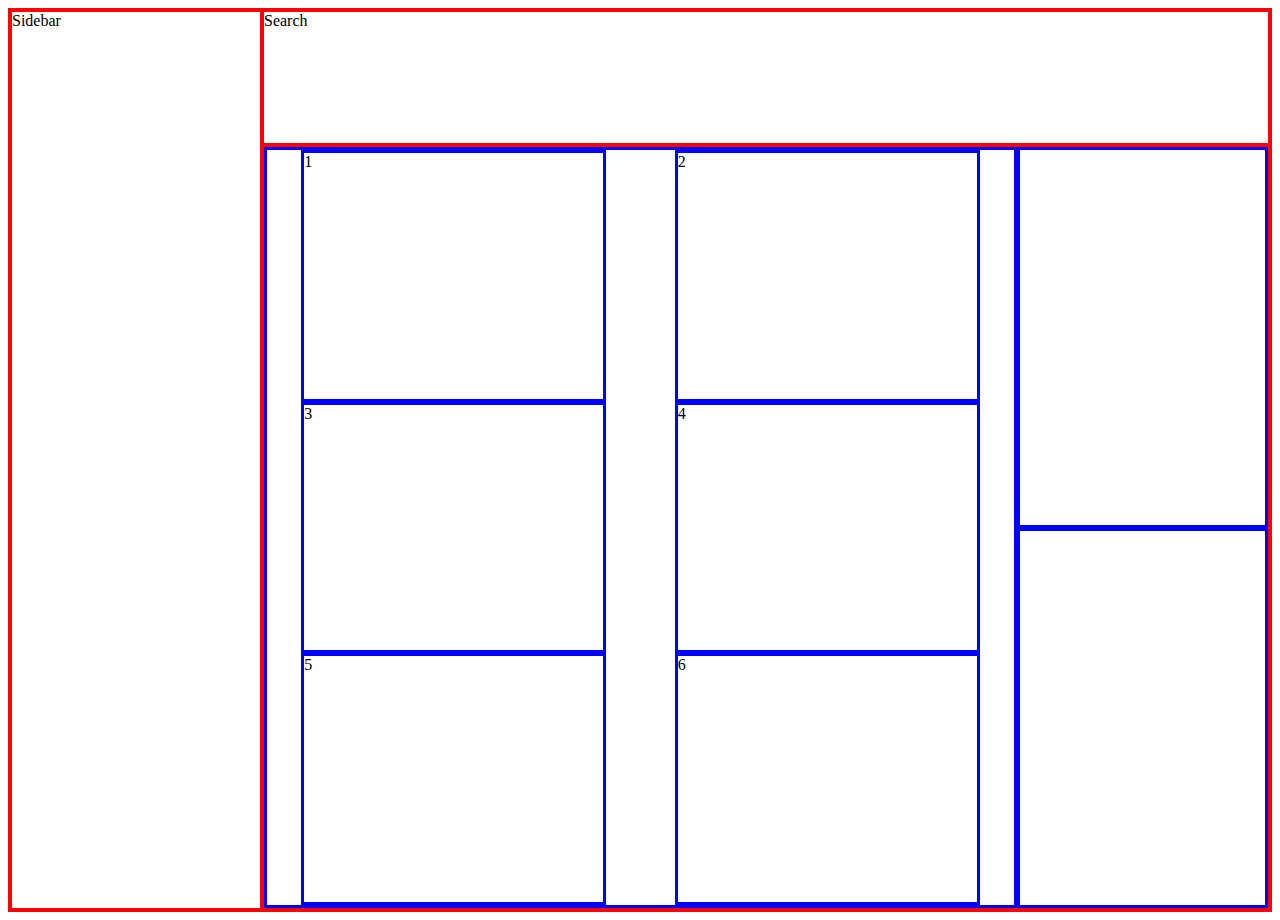
==== index.html @ 1671430a "changed name" ====
<!DOCTYPE html>
<html lang="en">
<head>
    <meta charset="UTF-8">
    <meta name="viewport" content="width=device-width, initial-scale=1.0">
    <title>Dashboard</title>
    <link rel="stylesheet" href="style.css">
</head>
<body>
    <div class="screen">
        <div class="sidebar">Sidebar</div>
        <div class="top">Search</div>
        <div class="dash">
            <div class="projects">
                <div class="card">1</div>
                <div class="card">2</div>
                <div class="card">3</div>
                <div class="card">4</div>
                <div class="card">5</div>
                <div class="card">6</div>
            </div>
            <div class="announcements"></div>
            <div class="trending"></div>
        </div>
    </div>
</body>
</html>
---- style.css ----
.screen {
    display:grid;
    grid-template: 15vh 85vh / min(400px, 20%) auto;
}

div {
    border: red 2px solid;
}

.sidebar {
    grid-row: span 2;
}

.top {

}

.dash {
    display: grid;
    grid-template: 1fr 1fr / 3fr 1fr;
}

.dash div {
    border: 3px blue solid;
}

.projects {
    grid-row: span 2;
    display: flex;
    flex-wrap: wrap;
    justify-content: space-around;

}

.card {
    width: 40%;
}
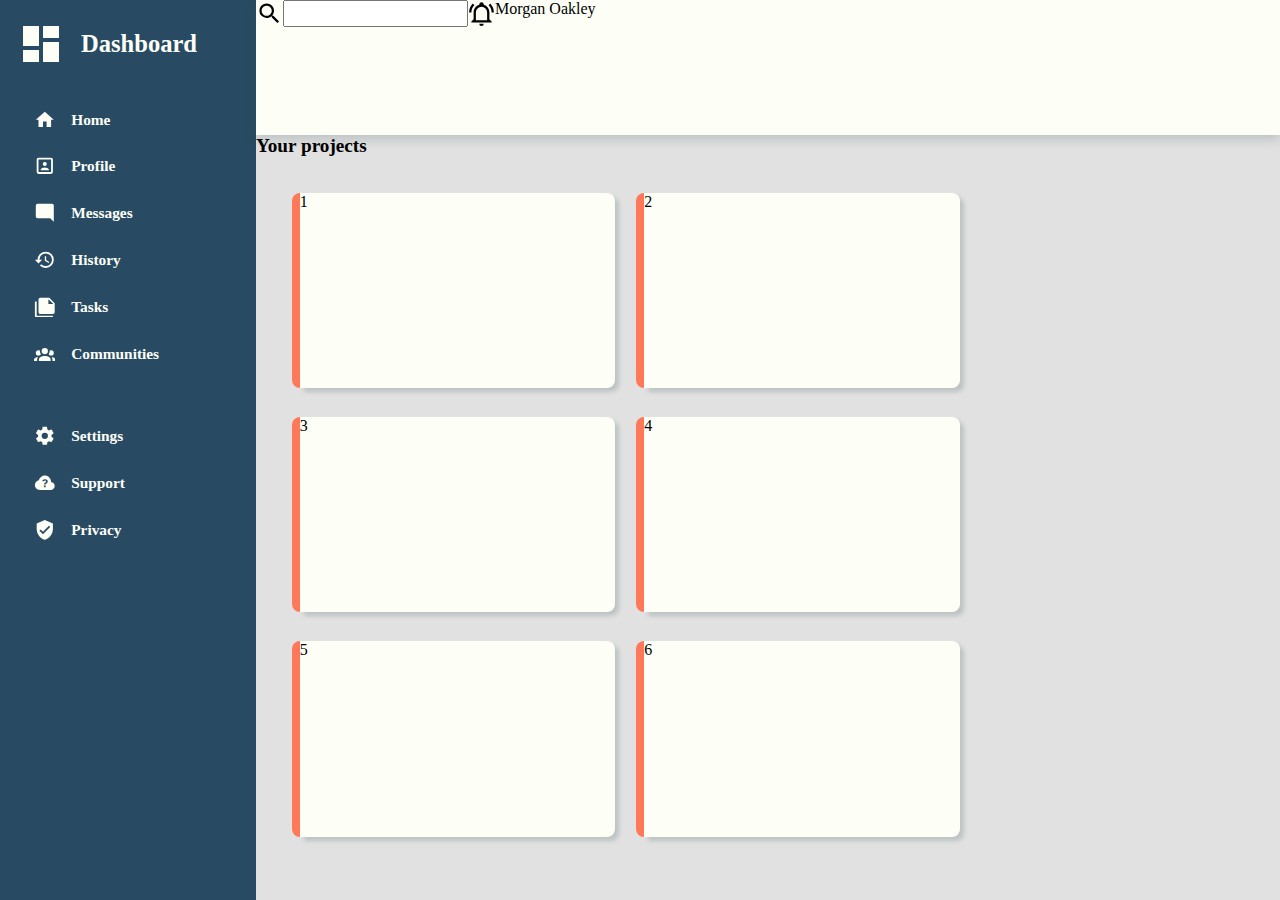
==== commit bdd55855: "updated sidebar navigation" ====
--- a/index.html
+++ b/index.html
@@ -7,20 +7,100 @@
     <link rel="stylesheet" href="style.css">
 </head>
 <body>
-    <div class="screen">
-        <div class="sidebar">Sidebar</div>
-        <div class="top">Search</div>
-        <div class="dash">
-            <div class="projects">
-                <div class="card">1</div>
-                <div class="card">2</div>
-                <div class="card">3</div>
-                <div class="card">4</div>
-                <div class="card">5</div>
-                <div class="card">6</div>
+    <div class="sidebar">
+        <div class="header">
+            <svg xmlns="http://www.w3.org/2000/svg" viewBox="0 0 24 24"><path d="M13,3V9H21V3M13,21H21V11H13M3,21H11V15H3M3,13H11V3H3V13Z" /></svg>
+            <div class="title">Dashboard</div>
+        </div>
+        <div class="nav">
+            <div class="navLink">
+                <svg xmlns="http://www.w3.org/2000/svg" viewBox="0 0 24 24"><path d="M10,20V14H14V20H19V12H22L12,3L2,12H5V20H10Z" /></svg>
+                <div class="navText">Home</div>
             </div>
-            <div class="announcements"></div>
-            <div class="trending"></div>
+            <div class="navLink">
+                <svg xmlns="http://www.w3.org/2000/svg" viewBox="0 0 24 24"><path d="M19,19H5V5H19M19,3H5A2,2 0 0,0 3,5V19A2,2 0 0,0 5,21H19A2,2 0 0,0 21,19V5C21,3.89 20.1,3 19,3M16.5,16.25C16.5,14.75 13.5,14 12,14C10.5,14 7.5,14.75 7.5,16.25V17H16.5M12,12.25A2.25,2.25 0 0,0 14.25,10A2.25,2.25 0 0,0 12,7.75A2.25,2.25 0 0,0 9.75,10A2.25,2.25 0 0,0 12,12.25Z" /></svg>
+                <div class="navText">Profile</div>
+            </div>
+            <div class="navLink">
+                <svg xmlns="http://www.w3.org/2000/svg" viewBox="0 0 24 24"><path d="M22,4C22,2.89 21.1,2 20,2H4A2,2 0 0,0 2,4V16A2,2 0 0,0 4,18H18L22,22V4Z" /></svg>
+                <div class="navText">Messages</div>
+            </div>
+            <div class="navLink">
+                <svg xmlns="http://www.w3.org/2000/svg" viewBox="0 0 24 24"><path d="M13.5,8H12V13L16.28,15.54L17,14.33L13.5,12.25V8M13,3A9,9 0 0,0 4,12H1L4.96,16.03L9,12H6A7,7 0 0,1 13,5A7,7 0 0,1 20,12A7,7 0 0,1 13,19C11.07,19 9.32,18.21 8.06,16.94L6.64,18.36C8.27,20 10.5,21 13,21A9,9 0 0,0 22,12A9,9 0 0,0 13,3" /></svg>
+                <div class="navText">History</div>
+            </div>
+            <div class="navLink">
+                <svg xmlns="http://www.w3.org/2000/svg" viewBox="0 0 24 24"><path d="M16,9H21.5L16,3.5V9M7,2H17L23,8V18A2,2 0 0,1 21,20H7C5.89,20 5,19.1 5,18V4A2,2 0 0,1 7,2M3,6V22H21V24H3A2,2 0 0,1 1,22V6H3Z" /></svg>
+                <div class="navText">Tasks</div>
+            </div>
+            <div class="navLink">
+                <svg xmlns="http://www.w3.org/2000/svg" viewBox="0 0 24 24"><path d="M12,5.5A3.5,3.5 0 0,1 15.5,9A3.5,3.5 0 0,1 12,12.5A3.5,3.5 0 0,1 8.5,9A3.5,3.5 0 0,1 12,5.5M5,8C5.56,8 6.08,8.15 6.53,8.42C6.38,9.85 6.8,11.27 7.66,12.38C7.16,13.34 6.16,14 5,14A3,3 0 0,1 2,11A3,3 0 0,1 5,8M19,8A3,3 0 0,1 22,11A3,3 0 0,1 19,14C17.84,14 16.84,13.34 16.34,12.38C17.2,11.27 17.62,9.85 17.47,8.42C17.92,8.15 18.44,8 19,8M5.5,18.25C5.5,16.18 8.41,14.5 12,14.5C15.59,14.5 18.5,16.18 18.5,18.25V20H5.5V18.25M0,20V18.5C0,17.11 1.89,15.94 4.45,15.6C3.86,16.28 3.5,17.22 3.5,18.25V20H0M24,20H20.5V18.25C20.5,17.22 20.14,16.28 19.55,15.6C22.11,15.94 24,17.11 24,18.5V20Z" /></svg>
+                <div class="navText">Communities</div>
+            </div>
+            <div class="spacer"></div>  
+            <div class="navLink">
+                <svg xmlns="http://www.w3.org/2000/svg" viewBox="0 0 24 24"><path d="M12,15.5A3.5,3.5 0 0,1 8.5,12A3.5,3.5 0 0,1 12,8.5A3.5,3.5 0 0,1 15.5,12A3.5,3.5 0 0,1 12,15.5M19.43,12.97C19.47,12.65 19.5,12.33 19.5,12C19.5,11.67 19.47,11.34 19.43,11L21.54,9.37C21.73,9.22 21.78,8.95 21.66,8.73L19.66,5.27C19.54,5.05 19.27,4.96 19.05,5.05L16.56,6.05C16.04,5.66 15.5,5.32 14.87,5.07L14.5,2.42C14.46,2.18 14.25,2 14,2H10C9.75,2 9.54,2.18 9.5,2.42L9.13,5.07C8.5,5.32 7.96,5.66 7.44,6.05L4.95,5.05C4.73,4.96 4.46,5.05 4.34,5.27L2.34,8.73C2.21,8.95 2.27,9.22 2.46,9.37L4.57,11C4.53,11.34 4.5,11.67 4.5,12C4.5,12.33 4.53,12.65 4.57,12.97L2.46,14.63C2.27,14.78 2.21,15.05 2.34,15.27L4.34,18.73C4.46,18.95 4.73,19.03 4.95,18.95L7.44,17.94C7.96,18.34 8.5,18.68 9.13,18.93L9.5,21.58C9.54,21.82 9.75,22 10,22H14C14.25,22 14.46,21.82 14.5,21.58L14.87,18.93C15.5,18.67 16.04,18.34 16.56,17.94L19.05,18.95C19.27,19.03 19.54,18.95 19.66,18.73L21.66,15.27C21.78,15.05 21.73,14.78 21.54,14.63L19.43,12.97Z" /></svg>
+                <div class="navText">Settings</div>
+            </div>
+            <div class="navLink">
+                <svg xmlns="http://www.w3.org/2000/svg" viewBox="0 0 24 24"><path d="M21.86 12.5C21.1 11.63 20.15 11.13 19 11C19 9.05 18.32 7.4 16.96 6.04C15.6 4.68 13.95 4 12 4C10.42 4 9 4.47 7.75 5.43S5.67 7.62 5.25 9.15C4 9.43 2.96 10.08 2.17 11.1S1 13.28 1 14.58C1 16.09 1.54 17.38 2.61 18.43C3.69 19.5 5 20 6.5 20H18.5C19.75 20 20.81 19.56 21.69 18.69C22.56 17.81 23 16.75 23 15.5C23 14.35 22.62 13.35 21.86 12.5M13 17H11V15H13V17M14.8 11.82C14.5 12.21 14.13 12.5 13.67 12.75C13.41 12.91 13.24 13.07 13.15 13.26C13.06 13.45 13 13.69 13 14H11C11 13.45 11.11 13.08 11.3 12.82C11.5 12.56 11.85 12.25 12.37 11.91C12.63 11.75 12.84 11.56 13 11.32C13.15 11.09 13.23 10.81 13.23 10.5C13.23 10.18 13.14 9.94 12.96 9.76C12.78 9.56 12.5 9.47 12.2 9.47C11.93 9.47 11.71 9.55 11.5 9.7C11.35 9.85 11.25 10.08 11.25 10.39H9.28C9.23 9.64 9.5 9 10.06 8.59C10.6 8.2 11.31 8 12.2 8C13.14 8 13.89 8.23 14.43 8.68S15.24 9.75 15.24 10.5C15.24 11 15.09 11.41 14.8 11.82Z" /></svg>
+                <div class="navText">Support</div>
+            </div>
+            <div class="navLink">
+                <svg xmlns="http://www.w3.org/2000/svg" viewBox="0 0 24 24"><path d="M10,17L6,13L7.41,11.59L10,14.17L16.59,7.58L18,9M12,1L3,5V11C3,16.55 6.84,21.74 12,23C17.16,21.74 21,16.55 21,11V5L12,1Z" /></svg>
+                <div class="navText">Privacy</div>
+            </div>
+        </div>
+    </div>
+
+
+    <div class="top">
+        <div class="search">
+            <svg xmlns="http://www.w3.org/2000/svg" viewBox="0 0 24 24"><path d="M9.5,3A6.5,6.5 0 0,1 16,9.5C16,11.11 15.41,12.59 14.44,13.73L14.71,14H15.5L20.5,19L19,20.5L14,15.5V14.71L13.73,14.44C12.59,15.41 11.11,16 9.5,16A6.5,6.5 0 0,1 3,9.5A6.5,6.5 0 0,1 9.5,3M9.5,5C7,5 5,7 5,9.5C5,12 7,14 9.5,14C12,14 14,12 14,9.5C14,7 12,5 9.5,5Z" /></svg>
+            <input type="search" name="search" id="search">
+            <svg xmlns="http://www.w3.org/2000/svg" viewBox="0 0 24 24"><path d="M10,21H14A2,2 0 0,1 12,23A2,2 0 0,1 10,21M21,19V20H3V19L5,17V11C5,7.9 7.03,5.17 10,4.29C10,4.19 10,4.1 10,4A2,2 0 0,1 12,2A2,2 0 0,1 14,4C14,4.1 14,4.19 14,4.29C16.97,5.17 19,7.9 19,11V17L21,19M17,11A5,5 0 0,0 12,6A5,5 0 0,0 7,11V18H17V11M19.75,3.19L18.33,4.61C20.04,6.3 21,8.6 21,11H23C23,8.07 21.84,5.25 19.75,3.19M1,11H3C3,8.6 3.96,6.3 5.67,4.61L4.25,3.19C2.16,5.25 1,8.07 1,11Z" /></svg>
+            <div class="profile"></div>
+            <div class="user">Morgan Oakley</div>
+        </div>
+        <div class="bottom">
+
+        </div>
+    </div>
+
+
+    <div class="dash">
+        <div class="projects">
+            <div class="subtitle">Your projects</div>
+            <div class="container">
+                <div class="card">
+                    <div class="card2">
+                        <div>
+                            1
+                        </div>
+                    </div>
+                </div>
+                <div class="card">
+                    <div class="card2">2</div>
+                </div>
+                <div class="card">
+                    <div class="card2">3</div>
+                </div>
+                <div class="card">
+                    <div class="card2">4</div>
+                </div>
+                <div class="card">
+                    <div class="card2">5</div>
+                </div>
+                <div class="card">
+                    <div class="card2">6</div>
+                </div> 
+            </div>    
+        </div>
+        <div class="announcements">
+
+        </div>
+        <div class="trending">
+            
         </div>
     </div>
 </body>
--- a/style.css
+++ b/style.css
@@ -1,37 +1,131 @@
-.screen {
+body {
+    margin: 0;
+    background-color: #FDFFF7;
+    font-family: Roboto, Georgia, 'Times New Roman', Times, serif;
     display:grid;
     grid-template: 15vh 85vh / min(400px, 20%) auto;
 }
 
-div {
-    border: red 2px solid;
+/*top and search bar*/
+.top {
+    box-shadow: 0px 5px 10px rgba(47, 79, 79, 0.2);
+    z-index: 10;
+}
+
+.top .search {
+    display: flex;
+    flex-direction: row;
+}
+
+.top svg {
+    height: 3vh;
+}
+
+/*sidebar*/
+.header {
+    padding: 8px;
+    display: flex;
+    line-height: 8vh;
+}
+
+.header svg {
+    width: min(20%, 50px);
+    padding-left: 1vh;
+}
+
+.header .title {
+    font-size: 1.6em;
+    height: 8vh;
+    vertical-align: middle;
 }
 
 .sidebar {
     grid-row: span 2;
+    background-color: #284B63;
+    color: #FDFFF7;
+    font-size: 1.2vw;
+    font-weight: bold;
 }
 
-.top {
-
+.sidebar svg {
+    fill: #FDFFF7;
+    margin-right: 16px;
 }
 
-.dash {
-    display: grid;
-    grid-template: 1fr 1fr / 3fr 1fr;
+.nav {
+    padding: 8px;
 }
 
-.dash div {
-    border: 3px blue solid;
+.navLink {
+    display: flex;
+    padding: 1.4vh;
+    padding-left: 2vw;
+    line-height: 2.4vh;
+}
+
+.spacer {
+    height: 4vh;
+}
+
+.navLink svg {
+    height: 2.4vh;
+    flex-shrink: 0;
+}
+
+.navText {
+    height: 2.4vh;
+    vertical-align: middle;
+}
+
+/*dashboard (project cards)*/
+.dash {
+    background-color: rgb(226, 225, 225);
+    display: grid;
+    grid-template: 1fr 1fr / 2.5fr 1fr;
+    padding-bottom: 12vh;
+}
+
+.dash .subtitle {
+    font-size: 1.2em;
+    font-weight: bold;
 }
 
 .projects {
     grid-row: span 2;
-    display: flex;
-    flex-wrap: wrap;
-    justify-content: space-around;
+    height: 100%;
+}
+
+.container {
+    grid-row: span 2;
+    display: grid;
+    grid-template: repeat(3, 1fr) / repeat(2, 1fr);
+    gap: 16px;
+    margin: 4%;
+    height: inherit;
+}
+
+.card {
+    background-color: #FF785A;
+    min-width: 42%;
+    margin: 2%;
+    border-radius: 8px;
+    }
+
+.card2 {
+    background-color: #FDFFF7;
+    height: 100%;
+    width: 100%;
+    border-radius: 0 8px 8px 0;
+    position: relative;
+    left: 8px;
+    box-shadow: 4px 4px 4px rgba(47, 79, 79, 0.2);
 
 }
 
-.card {
-    width: 40%;
-}+.announcements {
+
+}
+
+.trending {
+    
+}
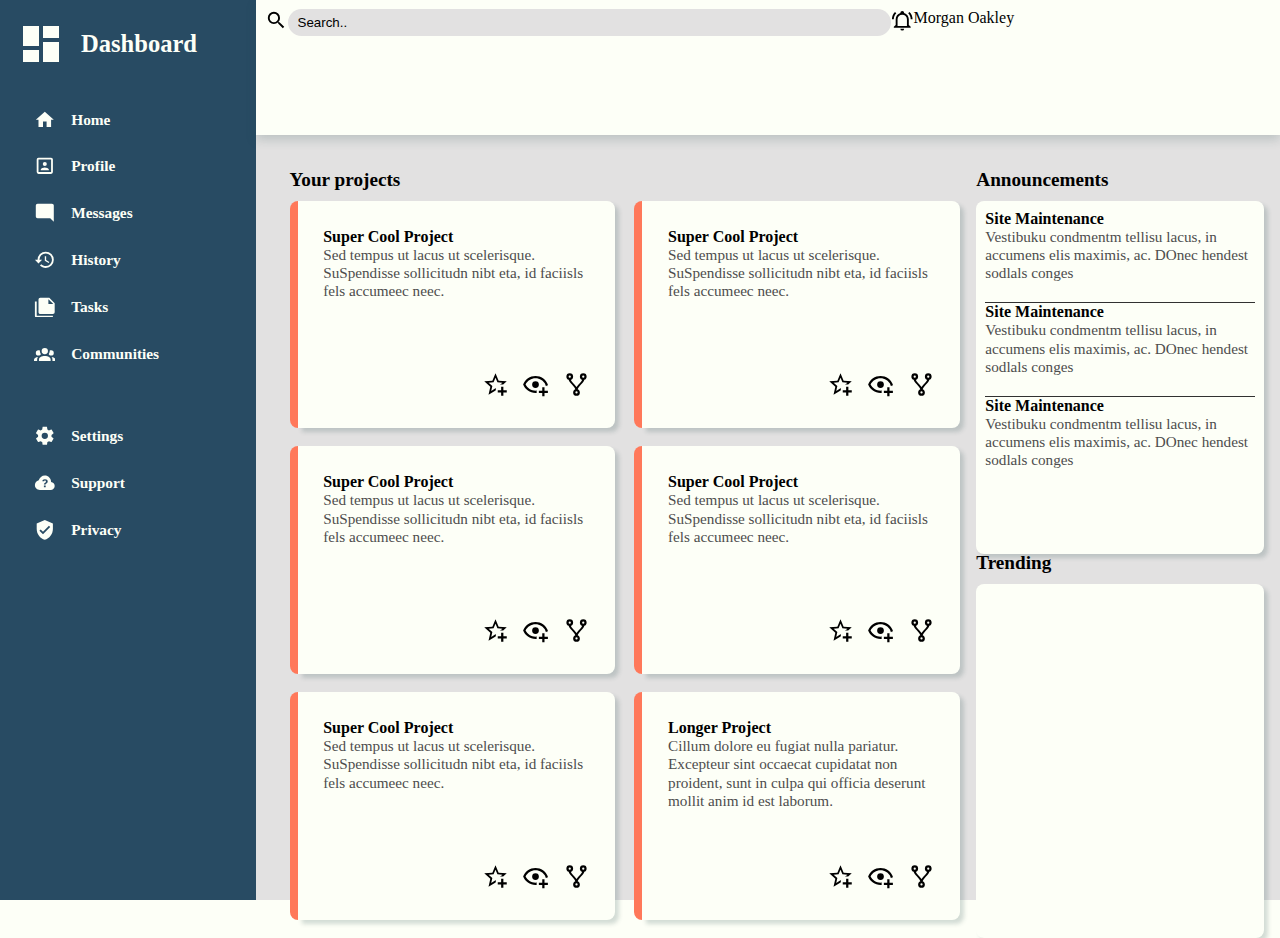
==== commit bb83d380: "adjusted dashboard, filled in with information" ====
--- a/index.html
+++ b/index.html
@@ -57,7 +57,7 @@
     <div class="top">
         <div class="search">
             <svg xmlns="http://www.w3.org/2000/svg" viewBox="0 0 24 24"><path d="M9.5,3A6.5,6.5 0 0,1 16,9.5C16,11.11 15.41,12.59 14.44,13.73L14.71,14H15.5L20.5,19L19,20.5L14,15.5V14.71L13.73,14.44C12.59,15.41 11.11,16 9.5,16A6.5,6.5 0 0,1 3,9.5A6.5,6.5 0 0,1 9.5,3M9.5,5C7,5 5,7 5,9.5C5,12 7,14 9.5,14C12,14 14,12 14,9.5C14,7 12,5 9.5,5Z" /></svg>
-            <input type="search" name="search" id="search">
+            <input type="search" name="search" id="search" value="Search..">
             <svg xmlns="http://www.w3.org/2000/svg" viewBox="0 0 24 24"><path d="M10,21H14A2,2 0 0,1 12,23A2,2 0 0,1 10,21M21,19V20H3V19L5,17V11C5,7.9 7.03,5.17 10,4.29C10,4.19 10,4.1 10,4A2,2 0 0,1 12,2A2,2 0 0,1 14,4C14,4.1 14,4.19 14,4.29C16.97,5.17 19,7.9 19,11V17L21,19M17,11A5,5 0 0,0 12,6A5,5 0 0,0 7,11V18H17V11M19.75,3.19L18.33,4.61C20.04,6.3 21,8.6 21,11H23C23,8.07 21.84,5.25 19.75,3.19M1,11H3C3,8.6 3.96,6.3 5.67,4.61L4.25,3.19C2.16,5.25 1,8.07 1,11Z" /></svg>
             <div class="profile"></div>
             <div class="user">Morgan Oakley</div>
@@ -69,38 +69,117 @@
 
 
     <div class="dash">
-        <div class="projects">
-            <div class="subtitle">Your projects</div>
-            <div class="container">
-                <div class="card">
-                    <div class="card2">
-                        <div>
-                            1
+        <div class="container left">
+            <div class="projects">
+                <div class="subtitle">Your projects</div>
+                <div class="projectContainer">
+                    <div class="card">
+                        <div class="card2">
+                            <div class="contents">
+                                <div class="cardTitle">Super Cool Project</div>
+                                <div class="text">Sed tempus ut lacus ut scelerisque. SuSpendisse sollicitudn nibt eta, id faciisls fels accumeec neec.</div>
+                            </div>
+                            <div class="cardButtons">
+                                <svg class="star" xmlns="http://www.w3.org/2000/svg" viewBox="0 0 24 24"><path d="M5.8 21L7.4 14L2 9.2L9.2 8.6L12 2L14.8 8.6L22 9.2L18.8 12H18C17.3 12 16.6 12.1 15.9 12.4L18.1 10.5L13.7 10.1L12 6.1L10.3 10.1L5.9 10.5L9.2 13.4L8.2 17.7L12 15.4L12.5 15.7C12.3 16.2 12.1 16.8 12.1 17.3L5.8 21M17 14V17H14V19H17V22H19V19H22V17H19V14H17Z" /></svg>
+                                <svg class="eye" xmlns="http://www.w3.org/2000/svg" viewBox="0 0 24 24"><path d="M12,4.5C7,4.5 2.73,7.61 1,12C2.73,16.39 7,19.5 12,19.5C12.36,19.5 12.72,19.5 13.08,19.45C13.03,19.13 13,18.82 13,18.5C13,18.14 13.04,17.78 13.1,17.42C12.74,17.46 12.37,17.5 12,17.5C8.24,17.5 4.83,15.36 3.18,12C4.83,8.64 8.24,6.5 12,6.5C15.76,6.5 19.17,8.64 20.82,12C20.7,12.24 20.56,12.45 20.43,12.68C21.09,12.84 21.72,13.11 22.29,13.5C22.56,13 22.8,12.5 23,12C21.27,7.61 17,4.5 12,4.5M12,9A3,3 0 0,0 9,12A3,3 0 0,0 12,15A3,3 0 0,0 15,12A3,3 0 0,0 12,9M18,14.5V17.5H15V19.5H18V22.5H20V19.5H23V17.5H20V14.5H18Z" /></svg>
+                                <svg class="fork" xmlns="http://www.w3.org/2000/svg" viewBox="0 0 24 24"><path d="M6,2A3,3 0 0,1 9,5C9,6.28 8.19,7.38 7.06,7.81C7.15,8.27 7.39,8.83 8,9.63C9,10.92 11,12.83 12,14.17C13,12.83 15,10.92 16,9.63C16.61,8.83 16.85,8.27 16.94,7.81C15.81,7.38 15,6.28 15,5A3,3 0 0,1 18,2A3,3 0 0,1 21,5C21,6.32 20.14,7.45 18.95,7.85C18.87,8.37 18.64,9 18,9.83C17,11.17 15,13.08 14,14.38C13.39,15.17 13.15,15.73 13.06,16.19C14.19,16.62 15,17.72 15,19A3,3 0 0,1 12,22A3,3 0 0,1 9,19C9,17.72 9.81,16.62 10.94,16.19C10.85,15.73 10.61,15.17 10,14.38C9,13.08 7,11.17 6,9.83C5.36,9 5.13,8.37 5.05,7.85C3.86,7.45 3,6.32 3,5A3,3 0 0,1 6,2M6,4A1,1 0 0,0 5,5A1,1 0 0,0 6,6A1,1 0 0,0 7,5A1,1 0 0,0 6,4M18,4A1,1 0 0,0 17,5A1,1 0 0,0 18,6A1,1 0 0,0 19,5A1,1 0 0,0 18,4M12,18A1,1 0 0,0 11,19A1,1 0 0,0 12,20A1,1 0 0,0 13,19A1,1 0 0,0 12,18Z" /></svg>
+                            </div>
                         </div>
                     </div>
+                    <div class="card">
+                        <div class="card2">
+                            <div class="contents">
+                                <div class="cardTitle">Super Cool Project</div>
+                                <div class="text">Sed tempus ut lacus ut scelerisque. SuSpendisse sollicitudn nibt eta, id faciisls fels accumeec neec.</div>
+                            </div>
+                            <div class="cardButtons">
+                                <svg class="star" xmlns="http://www.w3.org/2000/svg" viewBox="0 0 24 24"><path d="M5.8 21L7.4 14L2 9.2L9.2 8.6L12 2L14.8 8.6L22 9.2L18.8 12H18C17.3 12 16.6 12.1 15.9 12.4L18.1 10.5L13.7 10.1L12 6.1L10.3 10.1L5.9 10.5L9.2 13.4L8.2 17.7L12 15.4L12.5 15.7C12.3 16.2 12.1 16.8 12.1 17.3L5.8 21M17 14V17H14V19H17V22H19V19H22V17H19V14H17Z" /></svg>
+                                <svg class="eye" xmlns="http://www.w3.org/2000/svg" viewBox="0 0 24 24"><path d="M12,4.5C7,4.5 2.73,7.61 1,12C2.73,16.39 7,19.5 12,19.5C12.36,19.5 12.72,19.5 13.08,19.45C13.03,19.13 13,18.82 13,18.5C13,18.14 13.04,17.78 13.1,17.42C12.74,17.46 12.37,17.5 12,17.5C8.24,17.5 4.83,15.36 3.18,12C4.83,8.64 8.24,6.5 12,6.5C15.76,6.5 19.17,8.64 20.82,12C20.7,12.24 20.56,12.45 20.43,12.68C21.09,12.84 21.72,13.11 22.29,13.5C22.56,13 22.8,12.5 23,12C21.27,7.61 17,4.5 12,4.5M12,9A3,3 0 0,0 9,12A3,3 0 0,0 12,15A3,3 0 0,0 15,12A3,3 0 0,0 12,9M18,14.5V17.5H15V19.5H18V22.5H20V19.5H23V17.5H20V14.5H18Z" /></svg>
+                                <svg class="fork" xmlns="http://www.w3.org/2000/svg" viewBox="0 0 24 24"><path d="M6,2A3,3 0 0,1 9,5C9,6.28 8.19,7.38 7.06,7.81C7.15,8.27 7.39,8.83 8,9.63C9,10.92 11,12.83 12,14.17C13,12.83 15,10.92 16,9.63C16.61,8.83 16.85,8.27 16.94,7.81C15.81,7.38 15,6.28 15,5A3,3 0 0,1 18,2A3,3 0 0,1 21,5C21,6.32 20.14,7.45 18.95,7.85C18.87,8.37 18.64,9 18,9.83C17,11.17 15,13.08 14,14.38C13.39,15.17 13.15,15.73 13.06,16.19C14.19,16.62 15,17.72 15,19A3,3 0 0,1 12,22A3,3 0 0,1 9,19C9,17.72 9.81,16.62 10.94,16.19C10.85,15.73 10.61,15.17 10,14.38C9,13.08 7,11.17 6,9.83C5.36,9 5.13,8.37 5.05,7.85C3.86,7.45 3,6.32 3,5A3,3 0 0,1 6,2M6,4A1,1 0 0,0 5,5A1,1 0 0,0 6,6A1,1 0 0,0 7,5A1,1 0 0,0 6,4M18,4A1,1 0 0,0 17,5A1,1 0 0,0 18,6A1,1 0 0,0 19,5A1,1 0 0,0 18,4M12,18A1,1 0 0,0 11,19A1,1 0 0,0 12,20A1,1 0 0,0 13,19A1,1 0 0,0 12,18Z" /></svg>
+                            </div>
+                        </div>
+                    </div>
+                    <div class="card">
+                        <div class="card2">
+                            <div class="contents">
+                                <div class="cardTitle">Super Cool Project</div>
+                                <div class="text">Sed tempus ut lacus ut scelerisque. SuSpendisse sollicitudn nibt eta, id faciisls fels accumeec neec.</div>
+                            </div>
+                            <div class="cardButtons">
+                                <svg class="star" xmlns="http://www.w3.org/2000/svg" viewBox="0 0 24 24"><path d="M5.8 21L7.4 14L2 9.2L9.2 8.6L12 2L14.8 8.6L22 9.2L18.8 12H18C17.3 12 16.6 12.1 15.9 12.4L18.1 10.5L13.7 10.1L12 6.1L10.3 10.1L5.9 10.5L9.2 13.4L8.2 17.7L12 15.4L12.5 15.7C12.3 16.2 12.1 16.8 12.1 17.3L5.8 21M17 14V17H14V19H17V22H19V19H22V17H19V14H17Z" /></svg>
+                                <svg class="eye" xmlns="http://www.w3.org/2000/svg" viewBox="0 0 24 24"><path d="M12,4.5C7,4.5 2.73,7.61 1,12C2.73,16.39 7,19.5 12,19.5C12.36,19.5 12.72,19.5 13.08,19.45C13.03,19.13 13,18.82 13,18.5C13,18.14 13.04,17.78 13.1,17.42C12.74,17.46 12.37,17.5 12,17.5C8.24,17.5 4.83,15.36 3.18,12C4.83,8.64 8.24,6.5 12,6.5C15.76,6.5 19.17,8.64 20.82,12C20.7,12.24 20.56,12.45 20.43,12.68C21.09,12.84 21.72,13.11 22.29,13.5C22.56,13 22.8,12.5 23,12C21.27,7.61 17,4.5 12,4.5M12,9A3,3 0 0,0 9,12A3,3 0 0,0 12,15A3,3 0 0,0 15,12A3,3 0 0,0 12,9M18,14.5V17.5H15V19.5H18V22.5H20V19.5H23V17.5H20V14.5H18Z" /></svg>
+                                <svg class="fork" xmlns="http://www.w3.org/2000/svg" viewBox="0 0 24 24"><path d="M6,2A3,3 0 0,1 9,5C9,6.28 8.19,7.38 7.06,7.81C7.15,8.27 7.39,8.83 8,9.63C9,10.92 11,12.83 12,14.17C13,12.83 15,10.92 16,9.63C16.61,8.83 16.85,8.27 16.94,7.81C15.81,7.38 15,6.28 15,5A3,3 0 0,1 18,2A3,3 0 0,1 21,5C21,6.32 20.14,7.45 18.95,7.85C18.87,8.37 18.64,9 18,9.83C17,11.17 15,13.08 14,14.38C13.39,15.17 13.15,15.73 13.06,16.19C14.19,16.62 15,17.72 15,19A3,3 0 0,1 12,22A3,3 0 0,1 9,19C9,17.72 9.81,16.62 10.94,16.19C10.85,15.73 10.61,15.17 10,14.38C9,13.08 7,11.17 6,9.83C5.36,9 5.13,8.37 5.05,7.85C3.86,7.45 3,6.32 3,5A3,3 0 0,1 6,2M6,4A1,1 0 0,0 5,5A1,1 0 0,0 6,6A1,1 0 0,0 7,5A1,1 0 0,0 6,4M18,4A1,1 0 0,0 17,5A1,1 0 0,0 18,6A1,1 0 0,0 19,5A1,1 0 0,0 18,4M12,18A1,1 0 0,0 11,19A1,1 0 0,0 12,20A1,1 0 0,0 13,19A1,1 0 0,0 12,18Z" /></svg>
+                            </div>
+                        </div>
+                    </div>
+                    <div class="card">
+                        <div class="card2">
+                            <div class="contents">
+                                <div class="cardTitle">Super Cool Project</div>
+                                <div class="text">Sed tempus ut lacus ut scelerisque. SuSpendisse sollicitudn nibt eta, id faciisls fels accumeec neec.</div>
+                            </div>
+                            <div class="cardButtons">
+                                <svg class="star" xmlns="http://www.w3.org/2000/svg" viewBox="0 0 24 24"><path d="M5.8 21L7.4 14L2 9.2L9.2 8.6L12 2L14.8 8.6L22 9.2L18.8 12H18C17.3 12 16.6 12.1 15.9 12.4L18.1 10.5L13.7 10.1L12 6.1L10.3 10.1L5.9 10.5L9.2 13.4L8.2 17.7L12 15.4L12.5 15.7C12.3 16.2 12.1 16.8 12.1 17.3L5.8 21M17 14V17H14V19H17V22H19V19H22V17H19V14H17Z" /></svg>
+                                <svg class="eye" xmlns="http://www.w3.org/2000/svg" viewBox="0 0 24 24"><path d="M12,4.5C7,4.5 2.73,7.61 1,12C2.73,16.39 7,19.5 12,19.5C12.36,19.5 12.72,19.5 13.08,19.45C13.03,19.13 13,18.82 13,18.5C13,18.14 13.04,17.78 13.1,17.42C12.74,17.46 12.37,17.5 12,17.5C8.24,17.5 4.83,15.36 3.18,12C4.83,8.64 8.24,6.5 12,6.5C15.76,6.5 19.17,8.64 20.82,12C20.7,12.24 20.56,12.45 20.43,12.68C21.09,12.84 21.72,13.11 22.29,13.5C22.56,13 22.8,12.5 23,12C21.27,7.61 17,4.5 12,4.5M12,9A3,3 0 0,0 9,12A3,3 0 0,0 12,15A3,3 0 0,0 15,12A3,3 0 0,0 12,9M18,14.5V17.5H15V19.5H18V22.5H20V19.5H23V17.5H20V14.5H18Z" /></svg>
+                                <svg class="fork" xmlns="http://www.w3.org/2000/svg" viewBox="0 0 24 24"><path d="M6,2A3,3 0 0,1 9,5C9,6.28 8.19,7.38 7.06,7.81C7.15,8.27 7.39,8.83 8,9.63C9,10.92 11,12.83 12,14.17C13,12.83 15,10.92 16,9.63C16.61,8.83 16.85,8.27 16.94,7.81C15.81,7.38 15,6.28 15,5A3,3 0 0,1 18,2A3,3 0 0,1 21,5C21,6.32 20.14,7.45 18.95,7.85C18.87,8.37 18.64,9 18,9.83C17,11.17 15,13.08 14,14.38C13.39,15.17 13.15,15.73 13.06,16.19C14.19,16.62 15,17.72 15,19A3,3 0 0,1 12,22A3,3 0 0,1 9,19C9,17.72 9.81,16.62 10.94,16.19C10.85,15.73 10.61,15.17 10,14.38C9,13.08 7,11.17 6,9.83C5.36,9 5.13,8.37 5.05,7.85C3.86,7.45 3,6.32 3,5A3,3 0 0,1 6,2M6,4A1,1 0 0,0 5,5A1,1 0 0,0 6,6A1,1 0 0,0 7,5A1,1 0 0,0 6,4M18,4A1,1 0 0,0 17,5A1,1 0 0,0 18,6A1,1 0 0,0 19,5A1,1 0 0,0 18,4M12,18A1,1 0 0,0 11,19A1,1 0 0,0 12,20A1,1 0 0,0 13,19A1,1 0 0,0 12,18Z" /></svg>
+                            </div>
+                        </div>
+                    </div>
+                    <div class="card">
+                        <div class="card2">
+                            <div class="contents">
+                                <div class="cardTitle">Super Cool Project</div>
+                                <div class="text">Sed tempus ut lacus ut scelerisque. SuSpendisse sollicitudn nibt eta, id faciisls fels accumeec neec.</div>
+                            </div>
+                            <div class="cardButtons">
+                                <svg class="star" xmlns="http://www.w3.org/2000/svg" viewBox="0 0 24 24"><path d="M5.8 21L7.4 14L2 9.2L9.2 8.6L12 2L14.8 8.6L22 9.2L18.8 12H18C17.3 12 16.6 12.1 15.9 12.4L18.1 10.5L13.7 10.1L12 6.1L10.3 10.1L5.9 10.5L9.2 13.4L8.2 17.7L12 15.4L12.5 15.7C12.3 16.2 12.1 16.8 12.1 17.3L5.8 21M17 14V17H14V19H17V22H19V19H22V17H19V14H17Z" /></svg>
+                                <svg class="eye" xmlns="http://www.w3.org/2000/svg" viewBox="0 0 24 24"><path d="M12,4.5C7,4.5 2.73,7.61 1,12C2.73,16.39 7,19.5 12,19.5C12.36,19.5 12.72,19.5 13.08,19.45C13.03,19.13 13,18.82 13,18.5C13,18.14 13.04,17.78 13.1,17.42C12.74,17.46 12.37,17.5 12,17.5C8.24,17.5 4.83,15.36 3.18,12C4.83,8.64 8.24,6.5 12,6.5C15.76,6.5 19.17,8.64 20.82,12C20.7,12.24 20.56,12.45 20.43,12.68C21.09,12.84 21.72,13.11 22.29,13.5C22.56,13 22.8,12.5 23,12C21.27,7.61 17,4.5 12,4.5M12,9A3,3 0 0,0 9,12A3,3 0 0,0 12,15A3,3 0 0,0 15,12A3,3 0 0,0 12,9M18,14.5V17.5H15V19.5H18V22.5H20V19.5H23V17.5H20V14.5H18Z" /></svg>
+                                <svg class="fork" xmlns="http://www.w3.org/2000/svg" viewBox="0 0 24 24"><path d="M6,2A3,3 0 0,1 9,5C9,6.28 8.19,7.38 7.06,7.81C7.15,8.27 7.39,8.83 8,9.63C9,10.92 11,12.83 12,14.17C13,12.83 15,10.92 16,9.63C16.61,8.83 16.85,8.27 16.94,7.81C15.81,7.38 15,6.28 15,5A3,3 0 0,1 18,2A3,3 0 0,1 21,5C21,6.32 20.14,7.45 18.95,7.85C18.87,8.37 18.64,9 18,9.83C17,11.17 15,13.08 14,14.38C13.39,15.17 13.15,15.73 13.06,16.19C14.19,16.62 15,17.72 15,19A3,3 0 0,1 12,22A3,3 0 0,1 9,19C9,17.72 9.81,16.62 10.94,16.19C10.85,15.73 10.61,15.17 10,14.38C9,13.08 7,11.17 6,9.83C5.36,9 5.13,8.37 5.05,7.85C3.86,7.45 3,6.32 3,5A3,3 0 0,1 6,2M6,4A1,1 0 0,0 5,5A1,1 0 0,0 6,6A1,1 0 0,0 7,5A1,1 0 0,0 6,4M18,4A1,1 0 0,0 17,5A1,1 0 0,0 18,6A1,1 0 0,0 19,5A1,1 0 0,0 18,4M12,18A1,1 0 0,0 11,19A1,1 0 0,0 12,20A1,1 0 0,0 13,19A1,1 0 0,0 12,18Z" /></svg>
+                            </div>
+                        </div>
+                    </div>
+                    <div class="card">
+                        <div class="card2">
+                            <div class="contents">
+                                <div class="cardTitle">Longer Project</div>
+                                <div class="text">Cillum dolore eu fugiat nulla pariatur. Excepteur sint occaecat cupidatat non proident, sunt in culpa qui officia deserunt mollit anim id est laborum.</div>
+                            </div>
+                            <div class="cardButtons">
+                                <svg class="star" xmlns="http://www.w3.org/2000/svg" viewBox="0 0 24 24"><path d="M5.8 21L7.4 14L2 9.2L9.2 8.6L12 2L14.8 8.6L22 9.2L18.8 12H18C17.3 12 16.6 12.1 15.9 12.4L18.1 10.5L13.7 10.1L12 6.1L10.3 10.1L5.9 10.5L9.2 13.4L8.2 17.7L12 15.4L12.5 15.7C12.3 16.2 12.1 16.8 12.1 17.3L5.8 21M17 14V17H14V19H17V22H19V19H22V17H19V14H17Z" /></svg>
+                                <svg class="eye" xmlns="http://www.w3.org/2000/svg" viewBox="0 0 24 24"><path d="M12,4.5C7,4.5 2.73,7.61 1,12C2.73,16.39 7,19.5 12,19.5C12.36,19.5 12.72,19.5 13.08,19.45C13.03,19.13 13,18.82 13,18.5C13,18.14 13.04,17.78 13.1,17.42C12.74,17.46 12.37,17.5 12,17.5C8.24,17.5 4.83,15.36 3.18,12C4.83,8.64 8.24,6.5 12,6.5C15.76,6.5 19.17,8.64 20.82,12C20.7,12.24 20.56,12.45 20.43,12.68C21.09,12.84 21.72,13.11 22.29,13.5C22.56,13 22.8,12.5 23,12C21.27,7.61 17,4.5 12,4.5M12,9A3,3 0 0,0 9,12A3,3 0 0,0 12,15A3,3 0 0,0 15,12A3,3 0 0,0 12,9M18,14.5V17.5H15V19.5H18V22.5H20V19.5H23V17.5H20V14.5H18Z" /></svg>
+                                <svg class="fork" xmlns="http://www.w3.org/2000/svg" viewBox="0 0 24 24"><path d="M6,2A3,3 0 0,1 9,5C9,6.28 8.19,7.38 7.06,7.81C7.15,8.27 7.39,8.83 8,9.63C9,10.92 11,12.83 12,14.17C13,12.83 15,10.92 16,9.63C16.61,8.83 16.85,8.27 16.94,7.81C15.81,7.38 15,6.28 15,5A3,3 0 0,1 18,2A3,3 0 0,1 21,5C21,6.32 20.14,7.45 18.95,7.85C18.87,8.37 18.64,9 18,9.83C17,11.17 15,13.08 14,14.38C13.39,15.17 13.15,15.73 13.06,16.19C14.19,16.62 15,17.72 15,19A3,3 0 0,1 12,22A3,3 0 0,1 9,19C9,17.72 9.81,16.62 10.94,16.19C10.85,15.73 10.61,15.17 10,14.38C9,13.08 7,11.17 6,9.83C5.36,9 5.13,8.37 5.05,7.85C3.86,7.45 3,6.32 3,5A3,3 0 0,1 6,2M6,4A1,1 0 0,0 5,5A1,1 0 0,0 6,6A1,1 0 0,0 7,5A1,1 0 0,0 6,4M18,4A1,1 0 0,0 17,5A1,1 0 0,0 18,6A1,1 0 0,0 19,5A1,1 0 0,0 18,4M12,18A1,1 0 0,0 11,19A1,1 0 0,0 12,20A1,1 0 0,0 13,19A1,1 0 0,0 12,18Z" /></svg>
+                            </div>
+                        </div>
+                    </div> 
                 </div>
-                <div class="card">
-                    <div class="card2">2</div>
-                </div>
-                <div class="card">
-                    <div class="card2">3</div>
-                </div>
-                <div class="card">
-                    <div class="card2">4</div>
-                </div>
-                <div class="card">
-                    <div class="card2">5</div>
-                </div>
-                <div class="card">
-                    <div class="card2">6</div>
-                </div> 
             </div>    
         </div>
-        <div class="announcements">
-
-        </div>
-        <div class="trending">
-            
+        <div class="container right">
+            <div class="announcements">
+                <div class="subtitle">Announcements</div>
+                <div class="blank">
+                    <div class="announce">
+                        <div class="title">Site Maintenance</div>
+                        <div class="text">Vestibuku condmentm tellisu lacus, in accumens elis maximis, ac. DOnec hendest sodlals conges</div>
+                    </div>
+                    <div class="hr"></div>
+                    <div class="announce">
+                        <div class="title">Site Maintenance</div>
+                        <div class="text">Vestibuku condmentm tellisu lacus, in accumens elis maximis, ac. DOnec hendest sodlals conges</div>
+                    </div>
+                    <div class="hr"></div>
+                    <div class="announce">
+                        <div class="title">Site Maintenance</div>
+                        <div class="text">Vestibuku condmentm tellisu lacus, in accumens elis maximis, ac. DOnec hendest sodlals conges</div>
+                    </div>
+                </div>
+            </div>
+            <div class="trending">
+                <div class="subtitle">Trending</div>
+                <div class="blank">
+    
+                </div>
+            </div>
         </div>
     </div>
 </body>
--- a/style.css
+++ b/style.css
@@ -2,7 +2,7 @@
     margin: 0;
     background-color: #FDFFF7;
     font-family: Roboto, Georgia, 'Times New Roman', Times, serif;
-    display:grid;
+    display: grid;
     grid-template: 15vh 85vh / min(400px, 20%) auto;
 }
 
@@ -15,9 +15,19 @@
 .top .search {
     display: flex;
     flex-direction: row;
+    margin:1vh;
 }
 
 .top svg {
+    height: 2.5vh;
+}
+
+#search {
+    border-radius: 16px;
+    border: none;
+    background-color: rgb(226, 225, 225);
+    padding-left: 10px;
+    width: 60%;
     height: 3vh;
 }
 
@@ -80,36 +90,60 @@
 /*dashboard (project cards)*/
 .dash {
     background-color: rgb(226, 225, 225);
-    display: grid;
-    grid-template: 1fr 1fr / 2.5fr 1fr;
     padding-bottom: 12vh;
-}
-
-.dash .subtitle {
+    display: grid;
+    grid-template-columns: 2.4fr 1fr;
+
+    padding-left: 2vw;
+    padding-right: 2vw;
+}
+
+.subtitle {
     font-size: 1.2em;
     font-weight: bold;
+    height: 2rem;
+}
+
+.container {
+    display: grid;
+    grid-template-rows: repeat(4, 1fr);
+    padding: 2vw 0; 
+    height: 100%;
+
+    max-height: 85vh;
 }
 
 .projects {
-    grid-row: span 2;
-    height: 100%;
-}
-
-.container {
-    grid-row: span 2;
+    grid-row: 1 / span 4;
+}
+
+.announcements {
+    grid-row: 1 / span 2;
+    padding: 4px;
+    margin-bottom: 1rem;
+}
+
+.trending {
+    grid-row: 3 / span 2;
+    margin-top: 1rem;
+}
+
+.announcements, .trending, .projects {
+    padding: 8px;
+}
+
+.projectContainer {
     display: grid;
     grid-template: repeat(3, 1fr) / repeat(2, 1fr);
-    gap: 16px;
-    margin: 4%;
-    height: inherit;
+    gap: 2vh 3vh;
+    padding-right: 8px;
+    height: 100%;
 }
 
 .card {
     background-color: #FF785A;
-    min-width: 42%;
-    margin: 2%;
     border-radius: 8px;
-    }
+}
 
 .card2 {
     background-color: #FDFFF7;
@@ -119,13 +153,64 @@
     position: relative;
     left: 8px;
     box-shadow: 4px 4px 4px rgba(47, 79, 79, 0.2);
-
-}
-
-.announcements {
-
-}
-
-.trending {
+    display: grid;
+    grid-template: 3fr 1fr / 1fr 1fr;
+}
+
+.contents {
+    display: flex;
+    flex-direction: column;
+    height: inherit;
+    padding: 0 2vw;
+    grid-column: span 2;
+    padding-top: 3vh;
+}
+
+.cardButtons {
+    grid-row: 2;
+    grid-column: 2;
+    display: flex;
+    flex-wrap: nowrap;
+    justify-content: space-between;
+    padding: 0px 2vw;
+    padding-bottom: 2vh;
+}
+
+.card svg {
+    height: 3vh;
+}
+
+.cardTitle {
+    font-weight: bold;
+}
+
+.text {
+    color: rgb(77, 77, 77);
+    line-height: 1.2;
+    font-size: .95rem;
+}
+
+/*announcements*/
+
+.blank {
+    height: 100%;
+    width: 100%;
+    border-radius: 8px;
+    background-color: #FDFFF7;
+    box-shadow: 4px 4px 4px rgba(47, 79, 79, 0.2);
+    padding: 1vh;
+    display: flex;
+    flex-direction: column;
     
 }
+
+.announcements .title {
+    font-weight: bold;
+}
+
+.hr {
+    border-bottom: 1px solid rgb(49, 49, 49);
+    padding: 10px 0px;
+}
+
+
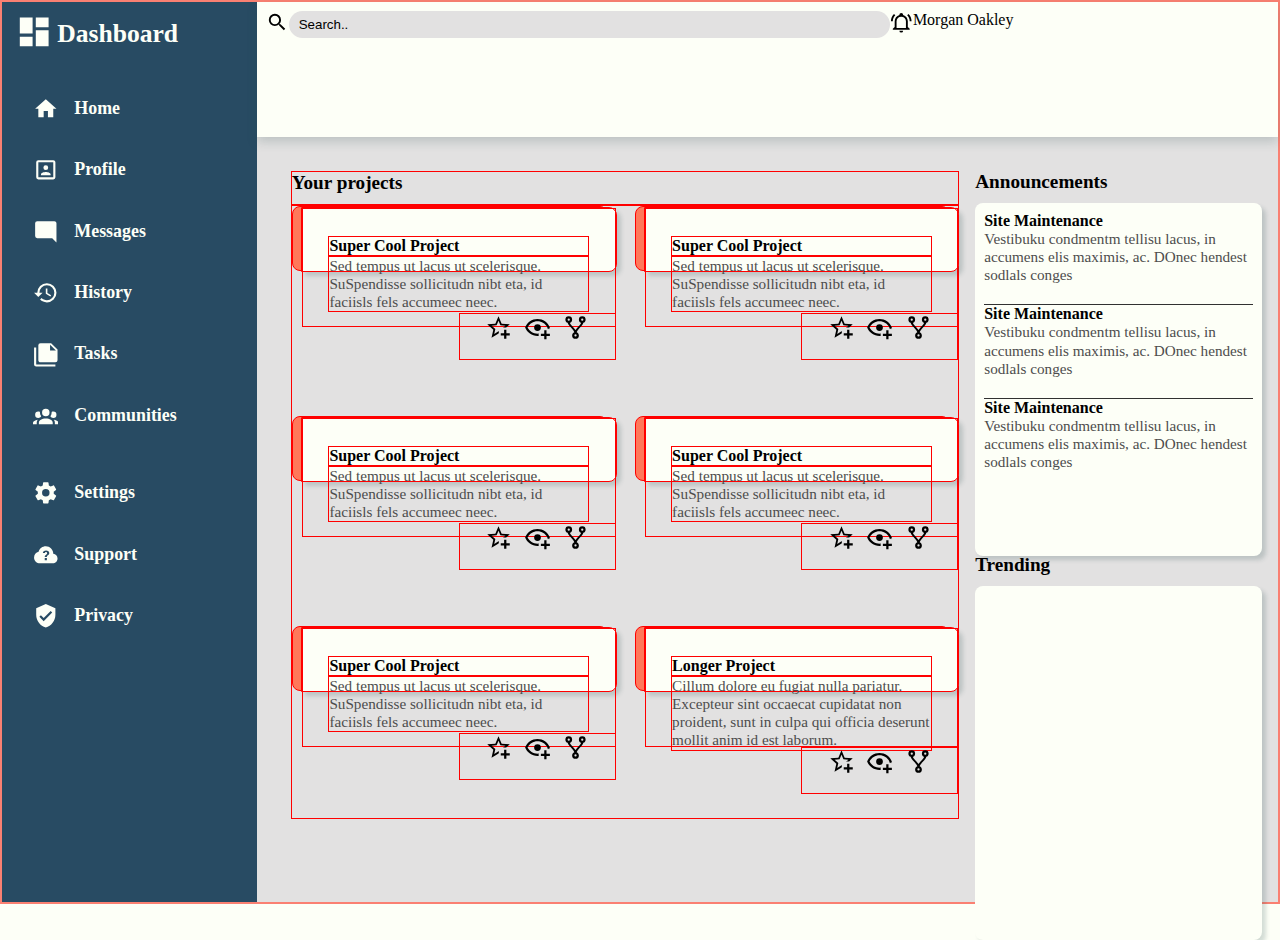
==== commit d762ee8e: "updated sidebar resizing" ====
--- a/index.html
+++ b/index.html
@@ -7,51 +7,74 @@
     <link rel="stylesheet" href="style.css">
 </head>
 <body>
-    <div class="sidebar">
+    <nav class="sidebar">
         <div class="header">
-            <svg xmlns="http://www.w3.org/2000/svg" viewBox="0 0 24 24"><path d="M13,3V9H21V3M13,21H21V11H13M3,21H11V15H3M3,13H11V3H3V13Z" /></svg>
-            <div class="title">Dashboard</div>
+            <svg xmlns="http://www.w3.org/2000/svg" viewBox="0 0 24 24">
+                <path d="M13,3V9H21V3M13,21H21V11H13M3,21H11V15H3M3,13H11V3H3V13Z" />
+            </svg>
+            <h1 class="title">Dashboard</h1>
         </div>
         <div class="nav">
-            <div class="navLink">
-                <svg xmlns="http://www.w3.org/2000/svg" viewBox="0 0 24 24"><path d="M10,20V14H14V20H19V12H22L12,3L2,12H5V20H10Z" /></svg>
-                <div class="navText">Home</div>
-            </div>
-            <div class="navLink">
-                <svg xmlns="http://www.w3.org/2000/svg" viewBox="0 0 24 24"><path d="M19,19H5V5H19M19,3H5A2,2 0 0,0 3,5V19A2,2 0 0,0 5,21H19A2,2 0 0,0 21,19V5C21,3.89 20.1,3 19,3M16.5,16.25C16.5,14.75 13.5,14 12,14C10.5,14 7.5,14.75 7.5,16.25V17H16.5M12,12.25A2.25,2.25 0 0,0 14.25,10A2.25,2.25 0 0,0 12,7.75A2.25,2.25 0 0,0 9.75,10A2.25,2.25 0 0,0 12,12.25Z" /></svg>
-                <div class="navText">Profile</div>
-            </div>
-            <div class="navLink">
-                <svg xmlns="http://www.w3.org/2000/svg" viewBox="0 0 24 24"><path d="M22,4C22,2.89 21.1,2 20,2H4A2,2 0 0,0 2,4V16A2,2 0 0,0 4,18H18L22,22V4Z" /></svg>
-                <div class="navText">Messages</div>
-            </div>
-            <div class="navLink">
-                <svg xmlns="http://www.w3.org/2000/svg" viewBox="0 0 24 24"><path d="M13.5,8H12V13L16.28,15.54L17,14.33L13.5,12.25V8M13,3A9,9 0 0,0 4,12H1L4.96,16.03L9,12H6A7,7 0 0,1 13,5A7,7 0 0,1 20,12A7,7 0 0,1 13,19C11.07,19 9.32,18.21 8.06,16.94L6.64,18.36C8.27,20 10.5,21 13,21A9,9 0 0,0 22,12A9,9 0 0,0 13,3" /></svg>
-                <div class="navText">History</div>
-            </div>
-            <div class="navLink">
-                <svg xmlns="http://www.w3.org/2000/svg" viewBox="0 0 24 24"><path d="M16,9H21.5L16,3.5V9M7,2H17L23,8V18A2,2 0 0,1 21,20H7C5.89,20 5,19.1 5,18V4A2,2 0 0,1 7,2M3,6V22H21V24H3A2,2 0 0,1 1,22V6H3Z" /></svg>
-                <div class="navText">Tasks</div>
-            </div>
-            <div class="navLink">
-                <svg xmlns="http://www.w3.org/2000/svg" viewBox="0 0 24 24"><path d="M12,5.5A3.5,3.5 0 0,1 15.5,9A3.5,3.5 0 0,1 12,12.5A3.5,3.5 0 0,1 8.5,9A3.5,3.5 0 0,1 12,5.5M5,8C5.56,8 6.08,8.15 6.53,8.42C6.38,9.85 6.8,11.27 7.66,12.38C7.16,13.34 6.16,14 5,14A3,3 0 0,1 2,11A3,3 0 0,1 5,8M19,8A3,3 0 0,1 22,11A3,3 0 0,1 19,14C17.84,14 16.84,13.34 16.34,12.38C17.2,11.27 17.62,9.85 17.47,8.42C17.92,8.15 18.44,8 19,8M5.5,18.25C5.5,16.18 8.41,14.5 12,14.5C15.59,14.5 18.5,16.18 18.5,18.25V20H5.5V18.25M0,20V18.5C0,17.11 1.89,15.94 4.45,15.6C3.86,16.28 3.5,17.22 3.5,18.25V20H0M24,20H20.5V18.25C20.5,17.22 20.14,16.28 19.55,15.6C22.11,15.94 24,17.11 24,18.5V20Z" /></svg>
-                <div class="navText">Communities</div>
-            </div>
-            <div class="spacer"></div>  
-            <div class="navLink">
-                <svg xmlns="http://www.w3.org/2000/svg" viewBox="0 0 24 24"><path d="M12,15.5A3.5,3.5 0 0,1 8.5,12A3.5,3.5 0 0,1 12,8.5A3.5,3.5 0 0,1 15.5,12A3.5,3.5 0 0,1 12,15.5M19.43,12.97C19.47,12.65 19.5,12.33 19.5,12C19.5,11.67 19.47,11.34 19.43,11L21.54,9.37C21.73,9.22 21.78,8.95 21.66,8.73L19.66,5.27C19.54,5.05 19.27,4.96 19.05,5.05L16.56,6.05C16.04,5.66 15.5,5.32 14.87,5.07L14.5,2.42C14.46,2.18 14.25,2 14,2H10C9.75,2 9.54,2.18 9.5,2.42L9.13,5.07C8.5,5.32 7.96,5.66 7.44,6.05L4.95,5.05C4.73,4.96 4.46,5.05 4.34,5.27L2.34,8.73C2.21,8.95 2.27,9.22 2.46,9.37L4.57,11C4.53,11.34 4.5,11.67 4.5,12C4.5,12.33 4.53,12.65 4.57,12.97L2.46,14.63C2.27,14.78 2.21,15.05 2.34,15.27L4.34,18.73C4.46,18.95 4.73,19.03 4.95,18.95L7.44,17.94C7.96,18.34 8.5,18.68 9.13,18.93L9.5,21.58C9.54,21.82 9.75,22 10,22H14C14.25,22 14.46,21.82 14.5,21.58L14.87,18.93C15.5,18.67 16.04,18.34 16.56,17.94L19.05,18.95C19.27,19.03 19.54,18.95 19.66,18.73L21.66,15.27C21.78,15.05 21.73,14.78 21.54,14.63L19.43,12.97Z" /></svg>
-                <div class="navText">Settings</div>
-            </div>
-            <div class="navLink">
-                <svg xmlns="http://www.w3.org/2000/svg" viewBox="0 0 24 24"><path d="M21.86 12.5C21.1 11.63 20.15 11.13 19 11C19 9.05 18.32 7.4 16.96 6.04C15.6 4.68 13.95 4 12 4C10.42 4 9 4.47 7.75 5.43S5.67 7.62 5.25 9.15C4 9.43 2.96 10.08 2.17 11.1S1 13.28 1 14.58C1 16.09 1.54 17.38 2.61 18.43C3.69 19.5 5 20 6.5 20H18.5C19.75 20 20.81 19.56 21.69 18.69C22.56 17.81 23 16.75 23 15.5C23 14.35 22.62 13.35 21.86 12.5M13 17H11V15H13V17M14.8 11.82C14.5 12.21 14.13 12.5 13.67 12.75C13.41 12.91 13.24 13.07 13.15 13.26C13.06 13.45 13 13.69 13 14H11C11 13.45 11.11 13.08 11.3 12.82C11.5 12.56 11.85 12.25 12.37 11.91C12.63 11.75 12.84 11.56 13 11.32C13.15 11.09 13.23 10.81 13.23 10.5C13.23 10.18 13.14 9.94 12.96 9.76C12.78 9.56 12.5 9.47 12.2 9.47C11.93 9.47 11.71 9.55 11.5 9.7C11.35 9.85 11.25 10.08 11.25 10.39H9.28C9.23 9.64 9.5 9 10.06 8.59C10.6 8.2 11.31 8 12.2 8C13.14 8 13.89 8.23 14.43 8.68S15.24 9.75 15.24 10.5C15.24 11 15.09 11.41 14.8 11.82Z" /></svg>
-                <div class="navText">Support</div>
-            </div>
-            <div class="navLink">
-                <svg xmlns="http://www.w3.org/2000/svg" viewBox="0 0 24 24"><path d="M10,17L6,13L7.41,11.59L10,14.17L16.59,7.58L18,9M12,1L3,5V11C3,16.55 6.84,21.74 12,23C17.16,21.74 21,16.55 21,11V5L12,1Z" /></svg>
-                <div class="navText">Privacy</div>
-            </div>
-        </div>
-    </div>
+            <div class="primaryLinks">
+                <div class="navLink">
+                    <svg xmlns="http://www.w3.org/2000/svg" viewBox="0 0 24 24">
+                        <path d="M10,20V14H14V20H19V12H22L12,3L2,12H5V20H10Z" />
+                    </svg>
+                    <div class="navText">Home</div>
+                </div>
+                <div class="navLink">
+                    <svg xmlns="http://www.w3.org/2000/svg" viewBox="0 0 24 24">
+                        <path d="M19,19H5V5H19M19,3H5A2,2 0 0,0 3,5V19A2,2 0 0,0 5,21H19A2,2 0 0,0 21,19V5C21,3.89 20.1,3 19,3M16.5,16.25C16.5,14.75 13.5,14 12,14C10.5,14 7.5,14.75 7.5,16.25V17H16.5M12,12.25A2.25,2.25 0 0,0 14.25,10A2.25,2.25 0 0,0 12,7.75A2.25,2.25 0 0,0 9.75,10A2.25,2.25 0 0,0 12,12.25Z" />
+                    </svg>
+                    <div class="navText">Profile</div>
+                </div>
+                <div class="navLink">
+                    <svg xmlns="http://www.w3.org/2000/svg" viewBox="0 0 24 24">
+                        <path d="M22,4C22,2.89 21.1,2 20,2H4A2,2 0 0,0 2,4V16A2,2 0 0,0 4,18H18L22,22V4Z" />
+                    </svg>
+                    <div class="navText">Messages</div>
+                </div>
+                <div class="navLink">
+                    <svg xmlns="http://www.w3.org/2000/svg" viewBox="0 0 24 24">
+                        <path d="M13.5,8H12V13L16.28,15.54L17,14.33L13.5,12.25V8M13,3A9,9 0 0,0 4,12H1L4.96,16.03L9,12H6A7,7 0 0,1 13,5A7,7 0 0,1 20,12A7,7 0 0,1 13,19C11.07,19 9.32,18.21 8.06,16.94L6.64,18.36C8.27,20 10.5,21 13,21A9,9 0 0,0 22,12A9,9 0 0,0 13,3" />
+                    </svg>
+                    <div class="navText">History</div>
+                </div>
+                <div class="navLink">
+                    <svg xmlns="http://www.w3.org/2000/svg" viewBox="0 0 24 24">
+                        <path d="M16,9H21.5L16,3.5V9M7,2H17L23,8V18A2,2 0 0,1 21,20H7C5.89,20 5,19.1 5,18V4A2,2 0 0,1 7,2M3,6V22H21V24H3A2,2 0 0,1 1,22V6H3Z" />
+                    </svg>
+                    <div class="navText">Tasks</div>
+                </div>
+                <div class="navLink">
+                    <svg xmlns="http://www.w3.org/2000/svg" viewBox="0 0 24 24">
+                        <path d="M12,5.5A3.5,3.5 0 0,1 15.5,9A3.5,3.5 0 0,1 12,12.5A3.5,3.5 0 0,1 8.5,9A3.5,3.5 0 0,1 12,5.5M5,8C5.56,8 6.08,8.15 6.53,8.42C6.38,9.85 6.8,11.27 7.66,12.38C7.16,13.34 6.16,14 5,14A3,3 0 0,1 2,11A3,3 0 0,1 5,8M19,8A3,3 0 0,1 22,11A3,3 0 0,1 19,14C17.84,14 16.84,13.34 16.34,12.38C17.2,11.27 17.62,9.85 17.47,8.42C17.92,8.15 18.44,8 19,8M5.5,18.25C5.5,16.18 8.41,14.5 12,14.5C15.59,14.5 18.5,16.18 18.5,18.25V20H5.5V18.25M0,20V18.5C0,17.11 1.89,15.94 4.45,15.6C3.86,16.28 3.5,17.22 3.5,18.25V20H0M24,20H20.5V18.25C20.5,17.22 20.14,16.28 19.55,15.6C22.11,15.94 24,17.11 24,18.5V20Z" />
+                    </svg>
+                    <div class="navText">Communities</div>
+                </div>
+            </div>
+            <div class="secondaryLinks">
+                <div class="navLink">
+                    <svg xmlns="http://www.w3.org/2000/svg" viewBox="0 0 24 24">
+                        <path d="M12,15.5A3.5,3.5 0 0,1 8.5,12A3.5,3.5 0 0,1 12,8.5A3.5,3.5 0 0,1 15.5,12A3.5,3.5 0 0,1 12,15.5M19.43,12.97C19.47,12.65 19.5,12.33 19.5,12C19.5,11.67 19.47,11.34 19.43,11L21.54,9.37C21.73,9.22 21.78,8.95 21.66,8.73L19.66,5.27C19.54,5.05 19.27,4.96 19.05,5.05L16.56,6.05C16.04,5.66 15.5,5.32 14.87,5.07L14.5,2.42C14.46,2.18 14.25,2 14,2H10C9.75,2 9.54,2.18 9.5,2.42L9.13,5.07C8.5,5.32 7.96,5.66 7.44,6.05L4.95,5.05C4.73,4.96 4.46,5.05 4.34,5.27L2.34,8.73C2.21,8.95 2.27,9.22 2.46,9.37L4.57,11C4.53,11.34 4.5,11.67 4.5,12C4.5,12.33 4.53,12.65 4.57,12.97L2.46,14.63C2.27,14.78 2.21,15.05 2.34,15.27L4.34,18.73C4.46,18.95 4.73,19.03 4.95,18.95L7.44,17.94C7.96,18.34 8.5,18.68 9.13,18.93L9.5,21.58C9.54,21.82 9.75,22 10,22H14C14.25,22 14.46,21.82 14.5,21.58L14.87,18.93C15.5,18.67 16.04,18.34 16.56,17.94L19.05,18.95C19.27,19.03 19.54,18.95 19.66,18.73L21.66,15.27C21.78,15.05 21.73,14.78 21.54,14.63L19.43,12.97Z" />
+                    </svg>
+                    <div class="navText">Settings</div>
+                </div>
+                <div class="navLink">
+                    <svg xmlns="http://www.w3.org/2000/svg" viewBox="0 0 24 24">
+                        <path d="M21.86 12.5C21.1 11.63 20.15 11.13 19 11C19 9.05 18.32 7.4 16.96 6.04C15.6 4.68 13.95 4 12 4C10.42 4 9 4.47 7.75 5.43S5.67 7.62 5.25 9.15C4 9.43 2.96 10.08 2.17 11.1S1 13.28 1 14.58C1 16.09 1.54 17.38 2.61 18.43C3.69 19.5 5 20 6.5 20H18.5C19.75 20 20.81 19.56 21.69 18.69C22.56 17.81 23 16.75 23 15.5C23 14.35 22.62 13.35 21.86 12.5M13 17H11V15H13V17M14.8 11.82C14.5 12.21 14.13 12.5 13.67 12.75C13.41 12.91 13.24 13.07 13.15 13.26C13.06 13.45 13 13.69 13 14H11C11 13.45 11.11 13.08 11.3 12.82C11.5 12.56 11.85 12.25 12.37 11.91C12.63 11.75 12.84 11.56 13 11.32C13.15 11.09 13.23 10.81 13.23 10.5C13.23 10.18 13.14 9.94 12.96 9.76C12.78 9.56 12.5 9.47 12.2 9.47C11.93 9.47 11.71 9.55 11.5 9.7C11.35 9.85 11.25 10.08 11.25 10.39H9.28C9.23 9.64 9.5 9 10.06 8.59C10.6 8.2 11.31 8 12.2 8C13.14 8 13.89 8.23 14.43 8.68S15.24 9.75 15.24 10.5C15.24 11 15.09 11.41 14.8 11.82Z" />
+                    </svg>
+                    <div class="navText">Support</div>
+                </div>
+                <div class="navLink">
+                    <svg xmlns="http://www.w3.org/2000/svg" viewBox="0 0 24 24">
+                        <path d="M10,17L6,13L7.41,11.59L10,14.17L16.59,7.58L18,9M12,1L3,5V11C3,16.55 6.84,21.74 12,23C17.16,21.74 21,16.55 21,11V5L12,1Z" />
+                    </svg>
+                    <div class="navText">Privacy</div>
+                </div>
+            </div>
+        </div>
+    </nav>
 
 
     <div class="top">
--- a/style.css
+++ b/style.css
@@ -4,6 +4,59 @@
     font-family: Roboto, Georgia, 'Times New Roman', Times, serif;
     display: grid;
     grid-template: 15vh 85vh / min(400px, 20%) auto;
+    height: 100%;
+    border: 2px salmon solid;
+}
+
+/*
+sidebar: gets a lil wonky when shrunk too small
+top
+dash
+*/
+
+/*sidebar*/
+.sidebar {
+    grid-row: span 2;
+    background-color: #284B63;
+    color: #FDFFF7;
+    font-weight: bold;
+    padding-left: 1vw;
+    font-size: 1.4vw;
+}
+
+.sidebar svg {
+    fill: #FDFFF7;
+}
+
+.header {
+    display: flex;
+    gap: 4px;
+}
+
+.header svg {
+    width: 3vw;
+}
+
+.header .title {
+    font-size: 2vw;
+    height: 2vw;
+    vertical-align: middle;
+}
+
+.navLink {
+    display: flex;
+    padding: 1em;
+    gap: 16px;
+    line-height: 2vw;
+    height: 2vw;
+}
+
+.navText {
+    vertical-align: middle;
+}
+
+.secondaryLinks, .primaryLinks {
+    padding-top: 1rem;
 }
 
 /*top and search bar*/
@@ -31,63 +84,13 @@
     height: 3vh;
 }
 
-/*sidebar*/
-.header {
-    padding: 8px;
-    display: flex;
-    line-height: 8vh;
-}
-
-.header svg {
-    width: min(20%, 50px);
-    padding-left: 1vh;
-}
-
-.header .title {
-    font-size: 1.6em;
-    height: 8vh;
-    vertical-align: middle;
-}
-
-.sidebar {
-    grid-row: span 2;
-    background-color: #284B63;
-    color: #FDFFF7;
-    font-size: 1.2vw;
-    font-weight: bold;
-}
-
-.sidebar svg {
-    fill: #FDFFF7;
-    margin-right: 16px;
-}
-
-.nav {
-    padding: 8px;
-}
-
-.navLink {
-    display: flex;
-    padding: 1.4vh;
-    padding-left: 2vw;
-    line-height: 2.4vh;
-}
-
-.spacer {
-    height: 4vh;
-}
-
-.navLink svg {
-    height: 2.4vh;
-    flex-shrink: 0;
-}
-
-.navText {
-    height: 2.4vh;
-    vertical-align: middle;
-}
 
 /*dashboard (project cards)*/
+
+.projects div {
+    border: red 1px solid;
+}
+
 .dash {
     background-color: rgb(226, 225, 225);
     padding-bottom: 12vh;
@@ -109,7 +112,6 @@
     grid-template-rows: repeat(4, 1fr);
     padding: 2vw 0; 
     height: 100%;
-
     max-height: 85vh;
 }
 
@@ -134,15 +136,15 @@
 
 .projectContainer {
     display: grid;
-    grid-template: repeat(3, 1fr) / repeat(2, 1fr);
+    grid-template-columns: repeat(auto-fit, minmax(45%, 1fr));
     gap: 2vh 3vh;
     padding-right: 8px;
-    height: 100%;
 }
 
 .card {
     background-color: #FF785A;
     border-radius: 8px;
+    height: 33%;
 }
 
 .card2 {
@@ -164,6 +166,7 @@
     padding: 0 2vw;
     grid-column: span 2;
     padding-top: 3vh;
+    max-height: 10vh;
 }
 
 .cardButtons {
@@ -213,4 +216,3 @@
     padding: 10px 0px;
 }
 
-
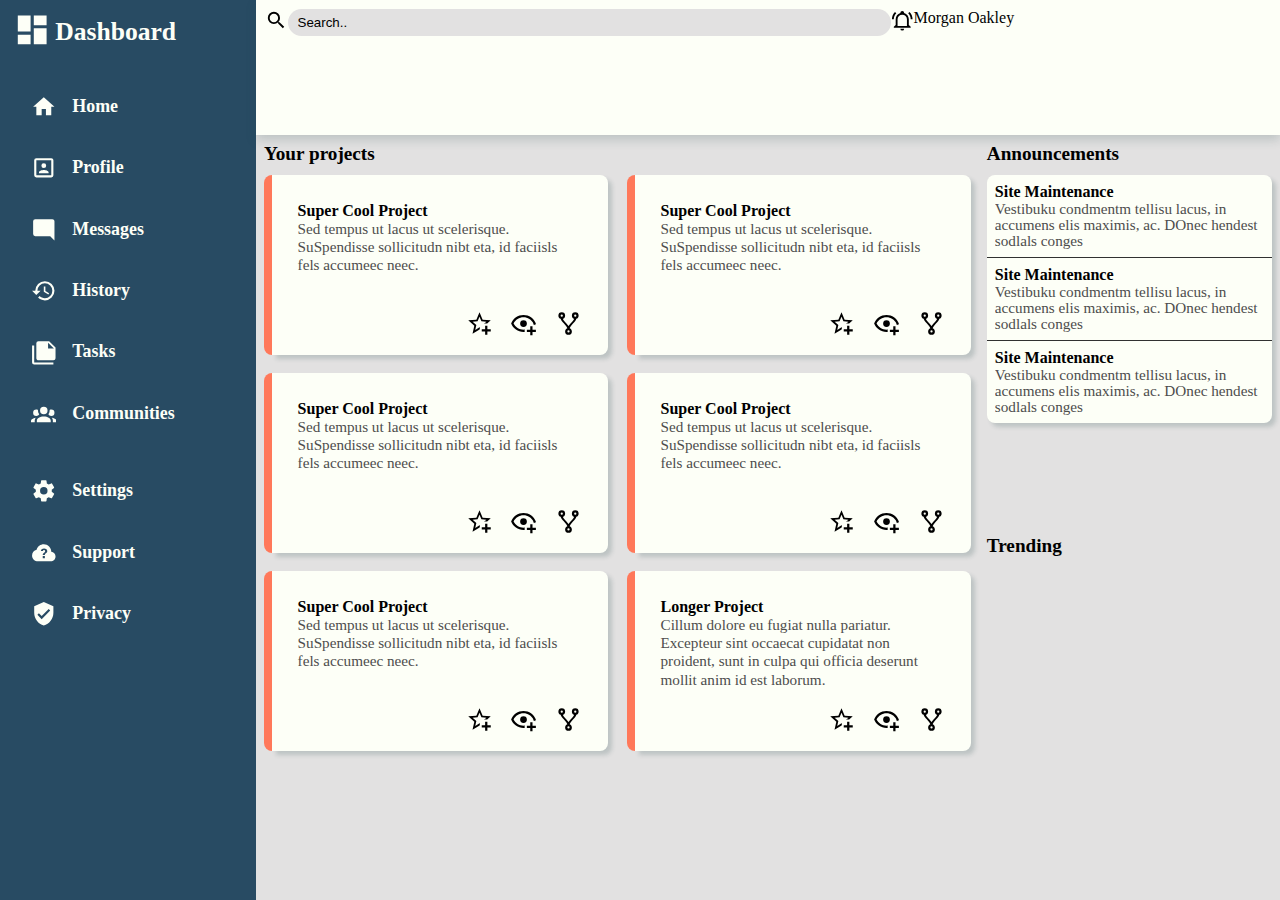
==== commit 49df114d: "fixed dashboard grid for screen shrinking" ====
--- a/index.html
+++ b/index.html
@@ -92,7 +92,7 @@
 
 
     <div class="dash">
-        <div class="container left">
+        <div class="containerLeft">
             <div class="projects">
                 <div class="subtitle">Your projects</div>
                 <div class="projectContainer">
@@ -177,7 +177,7 @@
                 </div>
             </div>    
         </div>
-        <div class="container right">
+        <div class="containerRight">
             <div class="announcements">
                 <div class="subtitle">Announcements</div>
                 <div class="blank">
--- a/style.css
+++ b/style.css
@@ -1,11 +1,10 @@
 body {
+    height: 100vh;
     margin: 0;
     background-color: #FDFFF7;
     font-family: Roboto, Georgia, 'Times New Roman', Times, serif;
     display: grid;
-    grid-template: 15vh 85vh / min(400px, 20%) auto;
-    height: 100%;
-    border: 2px salmon solid;
+    grid-template: 15vh auto / min(400px, 20%) auto;
 }
 
 /*
@@ -87,18 +86,16 @@
 
 /*dashboard (project cards)*/
 
-.projects div {
-    border: red 1px solid;
-}
-
 .dash {
     background-color: rgb(226, 225, 225);
-    padding-bottom: 12vh;
-    display: grid;
-    grid-template-columns: 2.4fr 1fr;
-
-    padding-left: 2vw;
-    padding-right: 2vw;
+    display: flex;
+}
+.containerLeft {
+    flex: 2.4;
+}
+
+.containerRight {
+    flex: 1;
 }
 
 .subtitle {
@@ -107,36 +104,10 @@
     height: 2rem;
 }
 
-.container {
-    display: grid;
-    grid-template-rows: repeat(4, 1fr);
-    padding: 2vw 0; 
-    height: 100%;
-    max-height: 85vh;
-}
-
-.projects {
-    grid-row: 1 / span 4;
-}
-
-.announcements {
-    grid-row: 1 / span 2;
-    padding: 4px;
-    margin-bottom: 1rem;
-}
-
-.trending {
-    grid-row: 3 / span 2;
-    margin-top: 1rem;
-}
-
-.announcements, .trending, .projects {
-    padding: 8px;
-}
-
 .projectContainer {
     display: grid;
-    grid-template-columns: repeat(auto-fit, minmax(45%, 1fr));
+    grid-template: repeat(3, 1fr) / repeat(auto-fit, minmax(300px, 1fr));
+    grid-auto-rows: 1fr;
     gap: 2vh 3vh;
     padding-right: 8px;
 }
@@ -144,7 +115,6 @@
 .card {
     background-color: #FF785A;
     border-radius: 8px;
-    height: 33%;
 }
 
 .card2 {
@@ -162,7 +132,6 @@
 .contents {
     display: flex;
     flex-direction: column;
-    height: inherit;
     padding: 0 2vw;
     grid-column: span 2;
     padding-top: 3vh;
@@ -193,18 +162,38 @@
     font-size: .95rem;
 }
 
+.projects, .announcements, .trending {
+    padding: .5em
+}
+
 /*announcements*/
 
+.containerRight {
+    display: grid;
+    grid-template-rows: 1fr 1fr;
+    gap: 2vh;
+}
+
+.announcements {
+    grid-row: 1 / span 1;
+}
+
+.trending {
+    grid-row: 2 / span 1;
+}
+
 .blank {
-    height: 100%;
-    width: 100%;
     border-radius: 8px;
     background-color: #FDFFF7;
     box-shadow: 4px 4px 4px rgba(47, 79, 79, 0.2);
-    padding: 1vh;
-    display: flex;
-    flex-direction: column;
-    
+    display: flex;
+    flex-direction: column;
+}
+
+.announcements .blank, .trending .blank {
+
+    display: flex;
+    flex-direction: column;
 }
 
 .announcements .title {
@@ -213,6 +202,17 @@
 
 .hr {
     border-bottom: 1px solid rgb(49, 49, 49);
-    padding: 10px 0px;
-}
-
+}
+
+.announce {
+    flex-grow: 1;
+    padding: .5em;
+    display: flex;
+    flex-direction: column;
+}
+.announcements .text {
+    line-height: 1rem;
+    max-height: 4rem;
+    text-overflow: ellipsis;
+    overflow: hidden;
+}
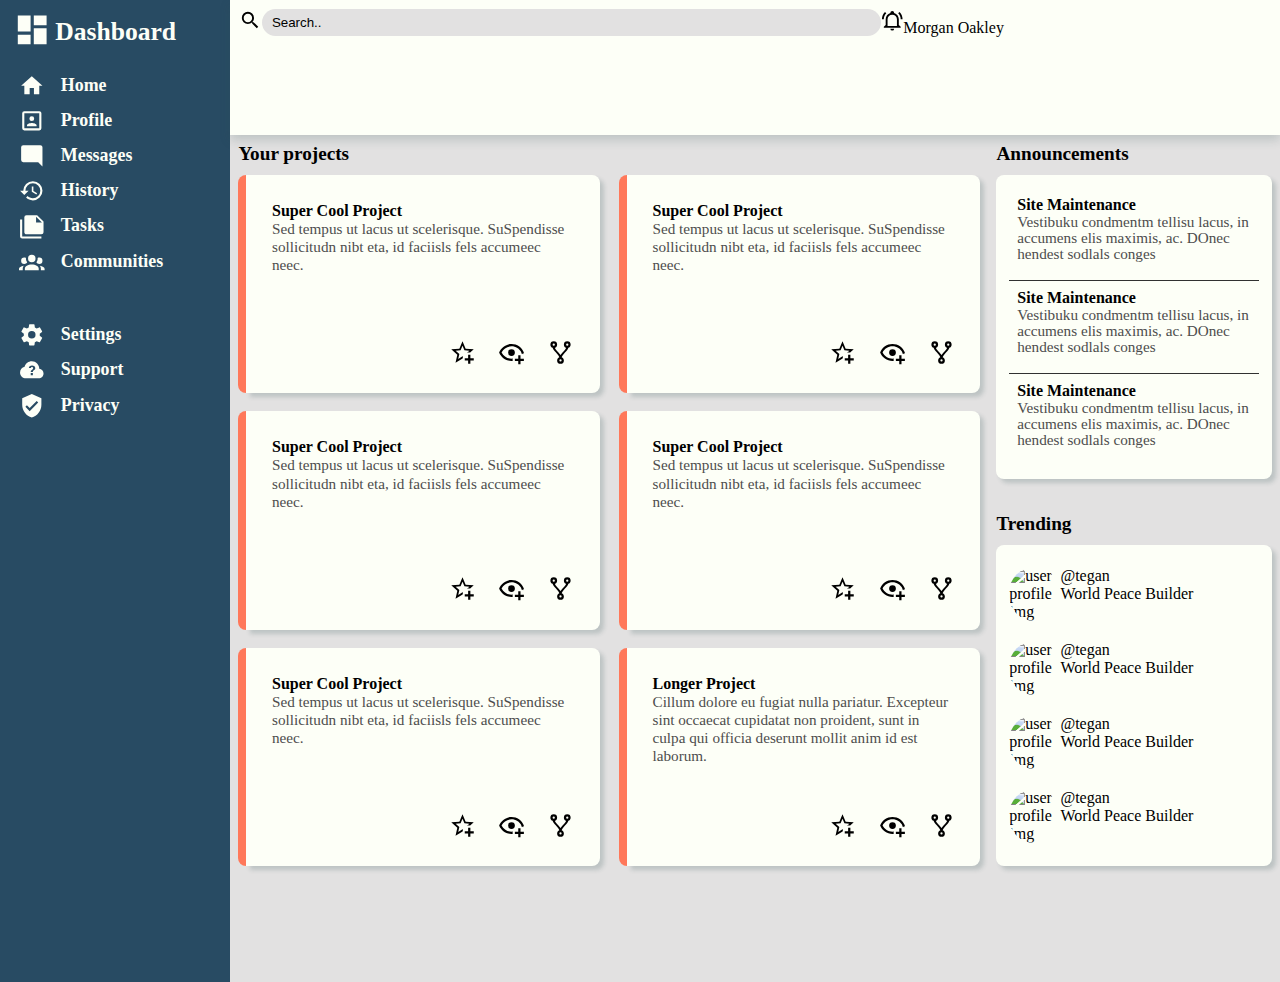
==== commit 1cffc8dc: "fixed flex grow on dashboard" ====
--- a/index.html
+++ b/index.html
@@ -200,7 +200,34 @@
             <div class="trending">
                 <div class="subtitle">Trending</div>
                 <div class="blank">
-    
+                    <div class="user">
+                        <img src="https://placehold.co/100x100" alt="user profile img" class="logo">
+                        <div class="right">
+                            <div class="username">@tegan</div>
+                            <div class="name">World Peace Builder</div>
+                        </div>
+                    </div>
+                    <div class="user">
+                        <img src="https://placehold.co/100x100" alt="user profile img" class="logo">
+                        <div class="right">
+                            <div class="username">@tegan</div>
+                            <div class="name">World Peace Builder</div>
+                        </div>
+                    </div>
+                    <div class="user">
+                        <img src="https://placehold.co/100x100" alt="user profile img" class="logo">
+                        <div class="right">
+                            <div class="username">@tegan</div>
+                            <div class="name">World Peace Builder</div>
+                        </div>
+                    </div>
+                    <div class="user">
+                        <img src="https://placehold.co/100x100" alt="user profile img" class="logo">
+                        <div class="right">
+                            <div class="username">@tegan</div>
+                            <div class="name">World Peace Builder</div>
+                        </div>
+                    </div>
                 </div>
             </div>
         </div>
--- a/style.css
+++ b/style.css
@@ -4,7 +4,7 @@
     background-color: #FDFFF7;
     font-family: Roboto, Georgia, 'Times New Roman', Times, serif;
     display: grid;
-    grid-template: 15vh auto / min(400px, 20%) auto;
+    grid-template: 15vh auto / 18vw auto;
 }
 
 /*
@@ -44,7 +44,8 @@
 
 .navLink {
     display: flex;
-    padding: 1em;
+    padding-bottom: .6rem;
+    padding-left: .4rem;
     gap: 16px;
     line-height: 2vw;
     height: 2vw;
@@ -54,10 +55,10 @@
     vertical-align: middle;
 }
 
-.secondaryLinks, .primaryLinks {
-    padding-top: 1rem;
-}
-
+.primaryLinks {
+    padding-top: .8rem;
+    padding-bottom: 2.4rem;
+}
 /*top and search bar*/
 .top {
     box-shadow: 0px 5px 10px rgba(47, 79, 79, 0.2);
@@ -89,13 +90,17 @@
 .dash {
     background-color: rgb(226, 225, 225);
     display: flex;
+    align-content: stretch;
+    padding-bottom: 12vh;
 }
 .containerLeft {
-    flex: 2.4;
+    flex: 2.6;
+    display: flex;
 }
 
 .containerRight {
     flex: 1;
+    display: flex;
 }
 
 .subtitle {
@@ -104,10 +109,15 @@
     height: 2rem;
 }
 
+.projects {
+    display: flex;
+    flex-direction: column;
+}
+
 .projectContainer {
+    flex: 1;
     display: grid;
     grid-template: repeat(3, 1fr) / repeat(auto-fit, minmax(300px, 1fr));
-    grid-auto-rows: 1fr;
     gap: 2vh 3vh;
     padding-right: 8px;
 }
@@ -135,7 +145,6 @@
     padding: 0 2vw;
     grid-column: span 2;
     padding-top: 3vh;
-    max-height: 10vh;
 }
 
 .cardButtons {
@@ -146,6 +155,7 @@
     justify-content: space-between;
     padding: 0px 2vw;
     padding-bottom: 2vh;
+    max-width: 80%;
 }
 
 .card svg {
@@ -174,12 +184,17 @@
     gap: 2vh;
 }
 
+.announcements, .trending {
+    display: flex;
+    flex-direction: column;
+}
+
 .announcements {
     grid-row: 1 / span 1;
 }
 
 .trending {
-    grid-row: 2 / span 1;
+    grid-row: 2 / span 2;
 }
 
 .blank {
@@ -188,12 +203,8 @@
     box-shadow: 4px 4px 4px rgba(47, 79, 79, 0.2);
     display: flex;
     flex-direction: column;
-}
-
-.announcements .blank, .trending .blank {
-
-    display: flex;
-    flex-direction: column;
+    padding: 1vw; 
+    flex: 1;
 }
 
 .announcements .title {
@@ -205,6 +216,7 @@
 }
 
 .announce {
+    height: 100%;
     flex-grow: 1;
     padding: .5em;
     display: flex;
@@ -216,3 +228,19 @@
     text-overflow: ellipsis;
     overflow: hidden;
 }
+
+img.logo {
+    border-radius: 50px;
+    width: max(4vw, 50px);
+}
+
+.user {
+    flex: 1;
+    display: flex;
+    padding: 10px 0px;
+}
+
+.trending .blank {
+    display: flex;
+    flex-direction: column;
+}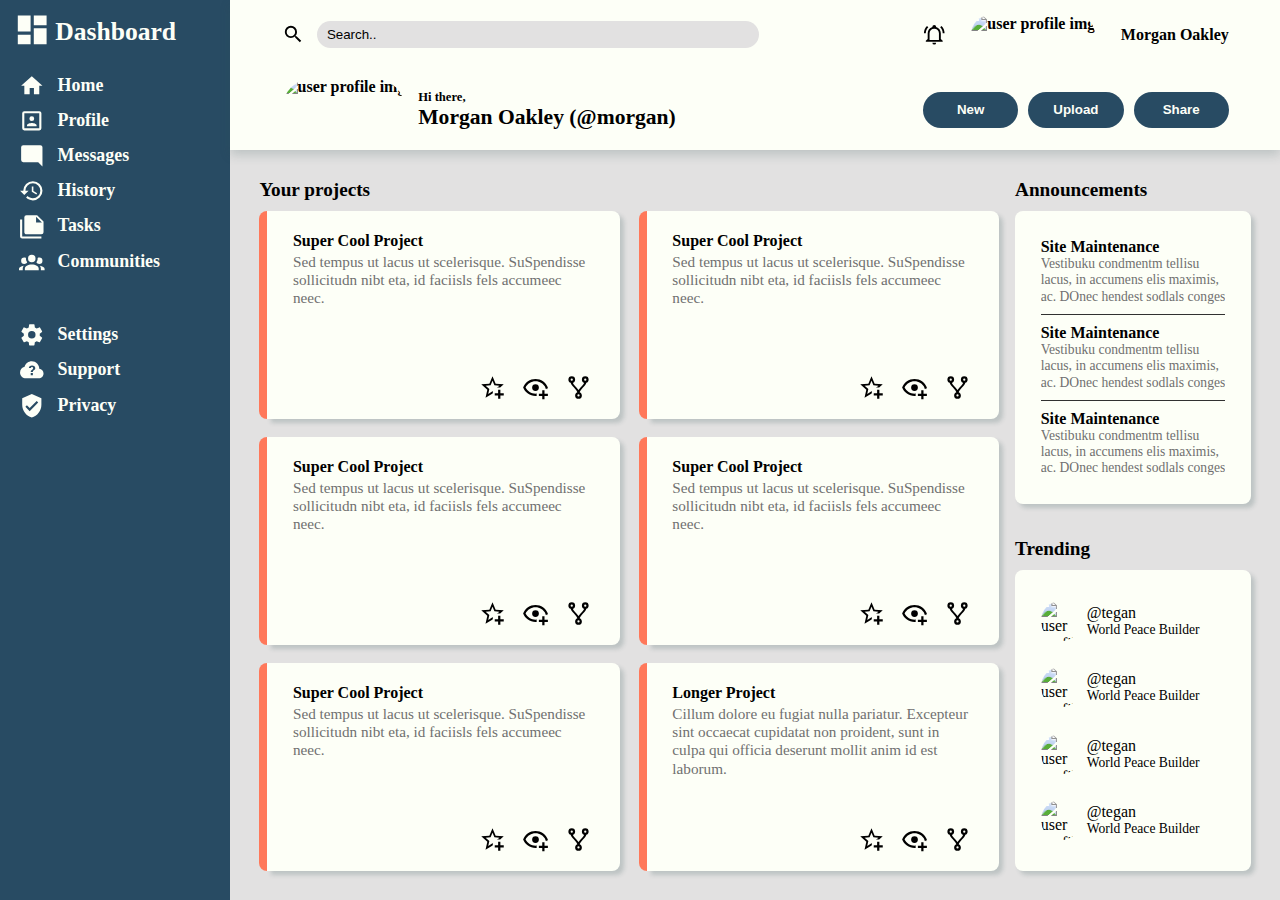
==== commit f682e9cd: "added search bar" ====
--- a/index.html
+++ b/index.html
@@ -81,12 +81,23 @@
         <div class="search">
             <svg xmlns="http://www.w3.org/2000/svg" viewBox="0 0 24 24"><path d="M9.5,3A6.5,6.5 0 0,1 16,9.5C16,11.11 15.41,12.59 14.44,13.73L14.71,14H15.5L20.5,19L19,20.5L14,15.5V14.71L13.73,14.44C12.59,15.41 11.11,16 9.5,16A6.5,6.5 0 0,1 3,9.5A6.5,6.5 0 0,1 9.5,3M9.5,5C7,5 5,7 5,9.5C5,12 7,14 9.5,14C12,14 14,12 14,9.5C14,7 12,5 9.5,5Z" /></svg>
             <input type="search" name="search" id="search" value="Search..">
+        </div>
+        <div class="profile">
             <svg xmlns="http://www.w3.org/2000/svg" viewBox="0 0 24 24"><path d="M10,21H14A2,2 0 0,1 12,23A2,2 0 0,1 10,21M21,19V20H3V19L5,17V11C5,7.9 7.03,5.17 10,4.29C10,4.19 10,4.1 10,4A2,2 0 0,1 12,2A2,2 0 0,1 14,4C14,4.1 14,4.19 14,4.29C16.97,5.17 19,7.9 19,11V17L21,19M17,11A5,5 0 0,0 12,6A5,5 0 0,0 7,11V18H17V11M19.75,3.19L18.33,4.61C20.04,6.3 21,8.6 21,11H23C23,8.07 21.84,5.25 19.75,3.19M1,11H3C3,8.6 3.96,6.3 5.67,4.61L4.25,3.19C2.16,5.25 1,8.07 1,11Z" /></svg>
-            <div class="profile"></div>
+            <img src="https://placehold.co/100x100" alt="user profile img" class="smallProfile">
             <div class="user">Morgan Oakley</div>
         </div>
         <div class="bottom">
-
+            <img src="https://placehold.co/100x100" alt="user profile img" class="bigProfile">
+            <div class="greeting">
+                <div class="hi">Hi there,</div>
+                <div class="name">Morgan Oakley (@morgan)</div>
+            </div>
+        </div>
+        <div class="buttons">
+            <button>New</button>
+            <button>Upload</button>
+            <button>Share</button>
         </div>
     </div>
 
--- a/style.css
+++ b/style.css
@@ -1,10 +1,10 @@
 body {
-    height: 100vh;
     margin: 0;
     background-color: #FDFFF7;
     font-family: Roboto, Georgia, 'Times New Roman', Times, serif;
     display: grid;
-    grid-template: 15vh auto / 18vw auto;
+    grid-template: min(17vh, 150px) auto / max(18vw, 150px) auto;
+    height: 100vh;
 }
 
 /*
@@ -20,7 +20,7 @@
     color: #FDFFF7;
     font-weight: bold;
     padding-left: 1vw;
-    font-size: 1.4vw;
+    font-size: max(1.4vw, 14px);
 }
 
 .sidebar svg {
@@ -33,12 +33,16 @@
 }
 
 .header svg {
-    width: 3vw;
+    width: max(3vw, 25px);
+}
+
+.nav svg {
+    width: max(2vw, 15px);
 }
 
 .header .title {
-    font-size: 2vw;
-    height: 2vw;
+    font-size: max(2vw, 20px);
+    height: max(2vw, 20px);
     vertical-align: middle;
 }
 
@@ -46,9 +50,9 @@
     display: flex;
     padding-bottom: .6rem;
     padding-left: .4rem;
-    gap: 16px;
-    line-height: 2vw;
-    height: 2vw;
+    gap: .8rem;
+    line-height: max(2vw, 25px);
+    height: max(2vw, 25px);
 }
 
 .navText {
@@ -63,16 +67,31 @@
 .top {
     box-shadow: 0px 5px 10px rgba(47, 79, 79, 0.2);
     z-index: 10;
-}
-
-.top .search {
-    display: flex;
-    flex-direction: row;
-    margin:1vh;
+    display: grid;
+    grid-template: 1fr 1fr / 2fr 1fr;
+    gap: 2vh 0;
+    padding: 1vh 4vw;
+}
+
+/*
+search
+profile
+bottom
+buttons
+*/
+.top .search, .top .profile, .top .bottom, .top .buttons{
+    display: flex;
+    align-items: center;
+    font-weight: bold;
+
 }
 
 .top svg {
     height: 2.5vh;
+}
+
+.search svg {
+    padding-right: 1vw;
 }
 
 #search {
@@ -80,26 +99,62 @@
     border: none;
     background-color: rgb(226, 225, 225);
     padding-left: 10px;
-    width: 60%;
+    width: 70%;
     height: 3vh;
 }
 
-
+.top .profile {
+    justify-content: flex-end;
+    gap: 2vw;
+}
+
+.smallProfile {
+    height: min(6vh, 40px);
+    border-radius: 50px;
+}
+
+
+.bigProfile {
+    height: min(7vh, 80px);
+    border-radius: 50px;
+}
+
+.greeting {
+    padding-left: 1vw;
+}
+
+.greeting .hi {
+    font-size: 1.4vh;
+}
+
+.greeting .name {
+    font-size: 2.4vh;
+}
+
+.buttons {
+    display: flex;
+    align-items: center;
+}
+button {
+    flex: 1;
+    margin-left: 10px;
+    background-color: #284B63;
+    color: #FDFFF7;
+    font-weight: bold;
+    border-radius: 2vh;
+    height: 4vh;
+    border: none;
+    width: min(8vw, 60px);
+}
 /*dashboard (project cards)*/
 
 .dash {
     background-color: rgb(226, 225, 225);
-    display: flex;
-    align-content: stretch;
-    padding-bottom: 12vh;
-}
-.containerLeft {
-    flex: 2.6;
-    display: flex;
-}
-
-.containerRight {
-    flex: 1;
+    display: grid;
+    grid-template-columns: 75% auto;
+    padding: 2%;
+}
+.containerLeft, .containerRight {
     display: flex;
 }
 
@@ -117,7 +172,7 @@
 .projectContainer {
     flex: 1;
     display: grid;
-    grid-template: repeat(3, 1fr) / repeat(auto-fit, minmax(300px, 1fr));
+    grid-template: repeat(auto-fit, minmax(12%, 1fr)) / repeat(auto-fit, minmax(300px, 1fr));
     gap: 2vh 3vh;
     padding-right: 8px;
 }
@@ -136,15 +191,14 @@
     left: 8px;
     box-shadow: 4px 4px 4px rgba(47, 79, 79, 0.2);
     display: grid;
-    grid-template: 3fr 1fr / 1fr 1fr;
+    grid-template: 1fr / 3fr 2fr;
+    line-height: 1.5;
 }
 
 .contents {
-    display: flex;
-    flex-direction: column;
+    grid-column: span 2;
     padding: 0 2vw;
-    grid-column: span 2;
-    padding-top: 3vh;
+    padding-top: 2vh;
 }
 
 .cardButtons {
@@ -153,9 +207,8 @@
     display: flex;
     flex-wrap: nowrap;
     justify-content: space-between;
-    padding: 0px 2vw;
+    max-width: 80%;
     padding-bottom: 2vh;
-    max-width: 80%;
 }
 
 .card svg {
@@ -167,7 +220,7 @@
 }
 
 .text {
-    color: rgb(77, 77, 77);
+    color: rgb(112, 112, 112);
     line-height: 1.2;
     font-size: .95rem;
 }
@@ -180,21 +233,13 @@
 
 .containerRight {
     display: grid;
-    grid-template-rows: 1fr 1fr;
+    grid-template-rows: .8fr 1fr;
     gap: 2vh;
 }
-
 .announcements, .trending {
     display: flex;
     flex-direction: column;
-}
-
-.announcements {
-    grid-row: 1 / span 1;
-}
-
-.trending {
-    grid-row: 2 / span 2;
+
 }
 
 .blank {
@@ -205,6 +250,8 @@
     flex-direction: column;
     padding: 1vw; 
     flex: 1;
+    padding: 2vh 2vw;
+    
 }
 
 .announcements .title {
@@ -216,31 +263,46 @@
 }
 
 .announce {
-    height: 100%;
     flex-grow: 1;
-    padding: .5em;
-    display: flex;
-    flex-direction: column;
-}
-.announcements .text {
-    line-height: 1rem;
-    max-height: 4rem;
+    display: flex;
+    flex-direction: column;
+    padding: 1vh 0;
+}
+
+.announce .text {
+    max-height: 5rem;
+    overflow: hidden;
     text-overflow: ellipsis;
-    overflow: hidden;
+}
+
+/*trending */
+
+.containerRight .text, .trending .name {
+    font-size: .85em;
 }
 
 img.logo {
     border-radius: 50px;
-    width: max(4vw, 50px);
-}
-
-.user {
+    width: max(3vw, 40px);
+    height: max(3vw, 40px);
+}
+
+.trending .user {
     flex: 1;
     display: flex;
-    padding: 10px 0px;
+    padding: 1vh 0px;
+    align-items: center;
+}
+
+.user .right {
+    padding-left: min(1vw, 6px);
+    height: max(3vw, 40px);
+    display: flex;
+    flex-direction: column;
+    justify-content: center;
 }
 
 .trending .blank {
     display: flex;
     flex-direction: column;
-}+}
